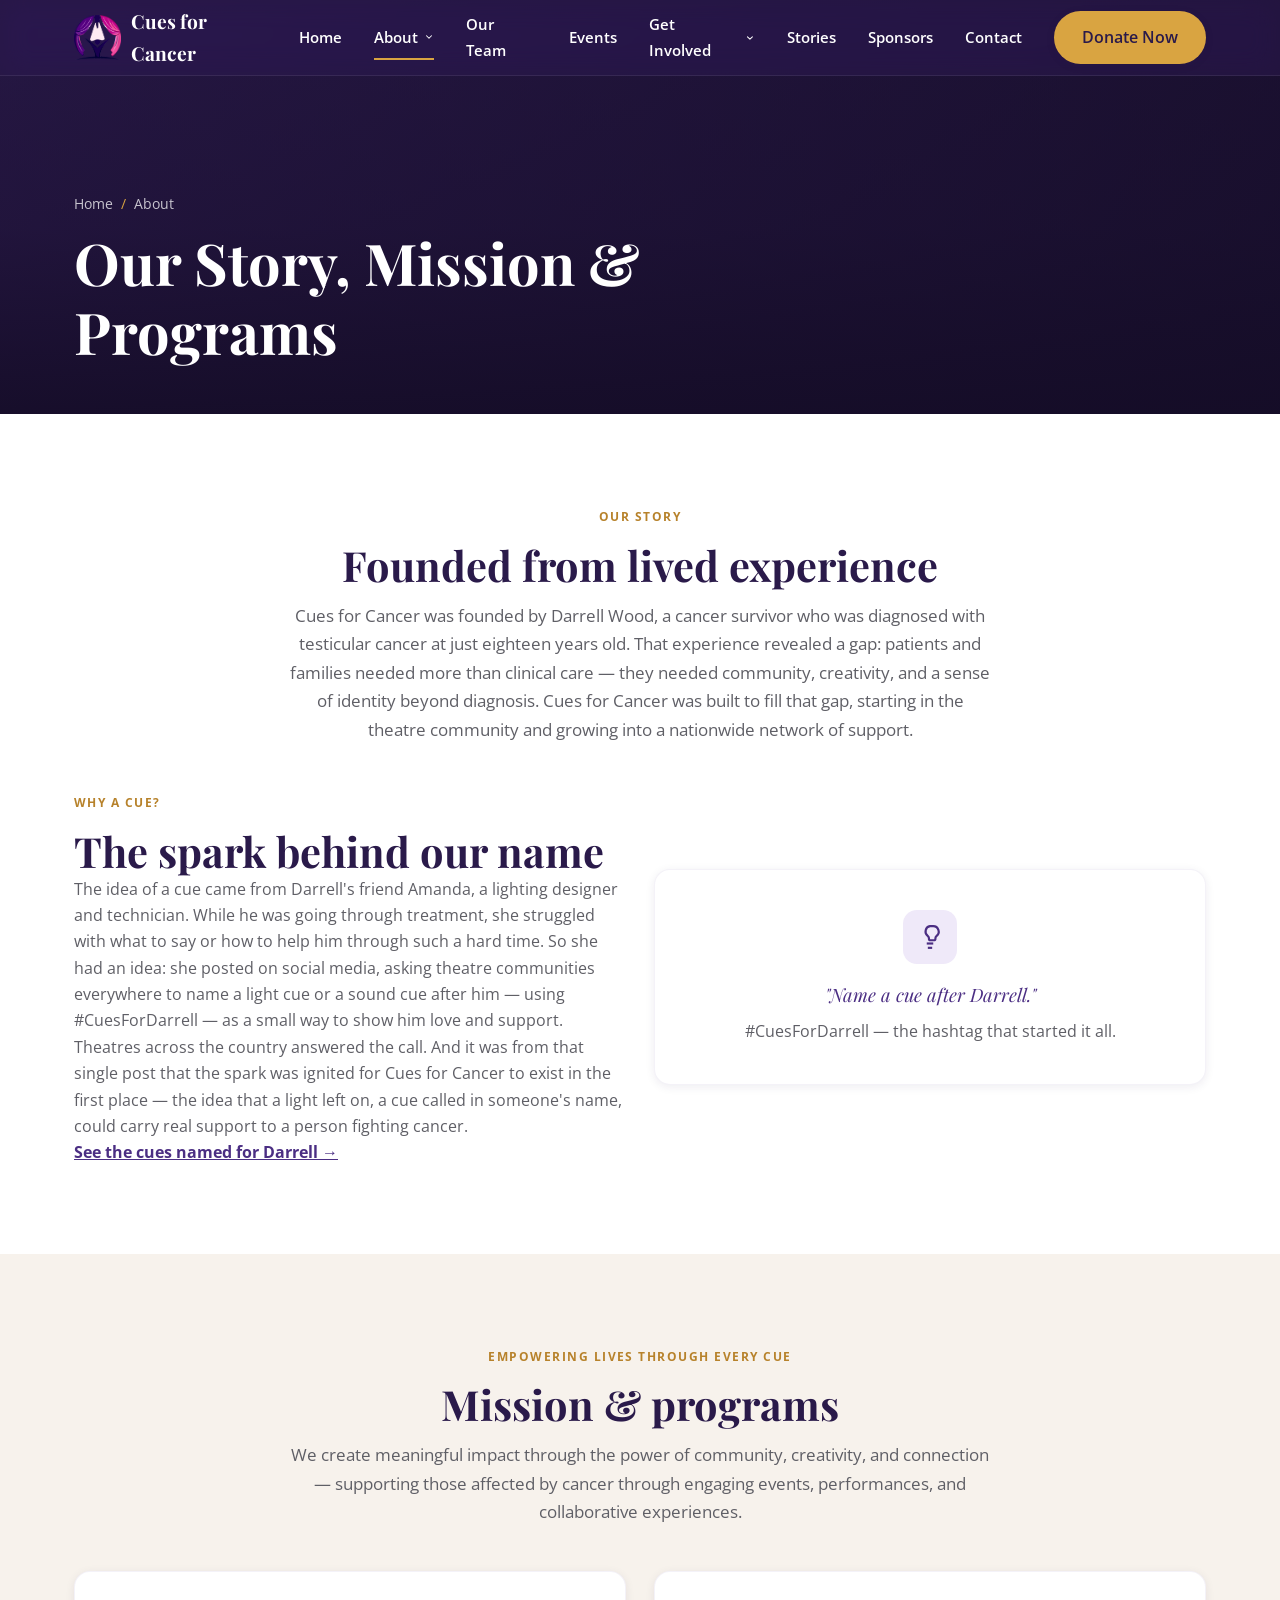
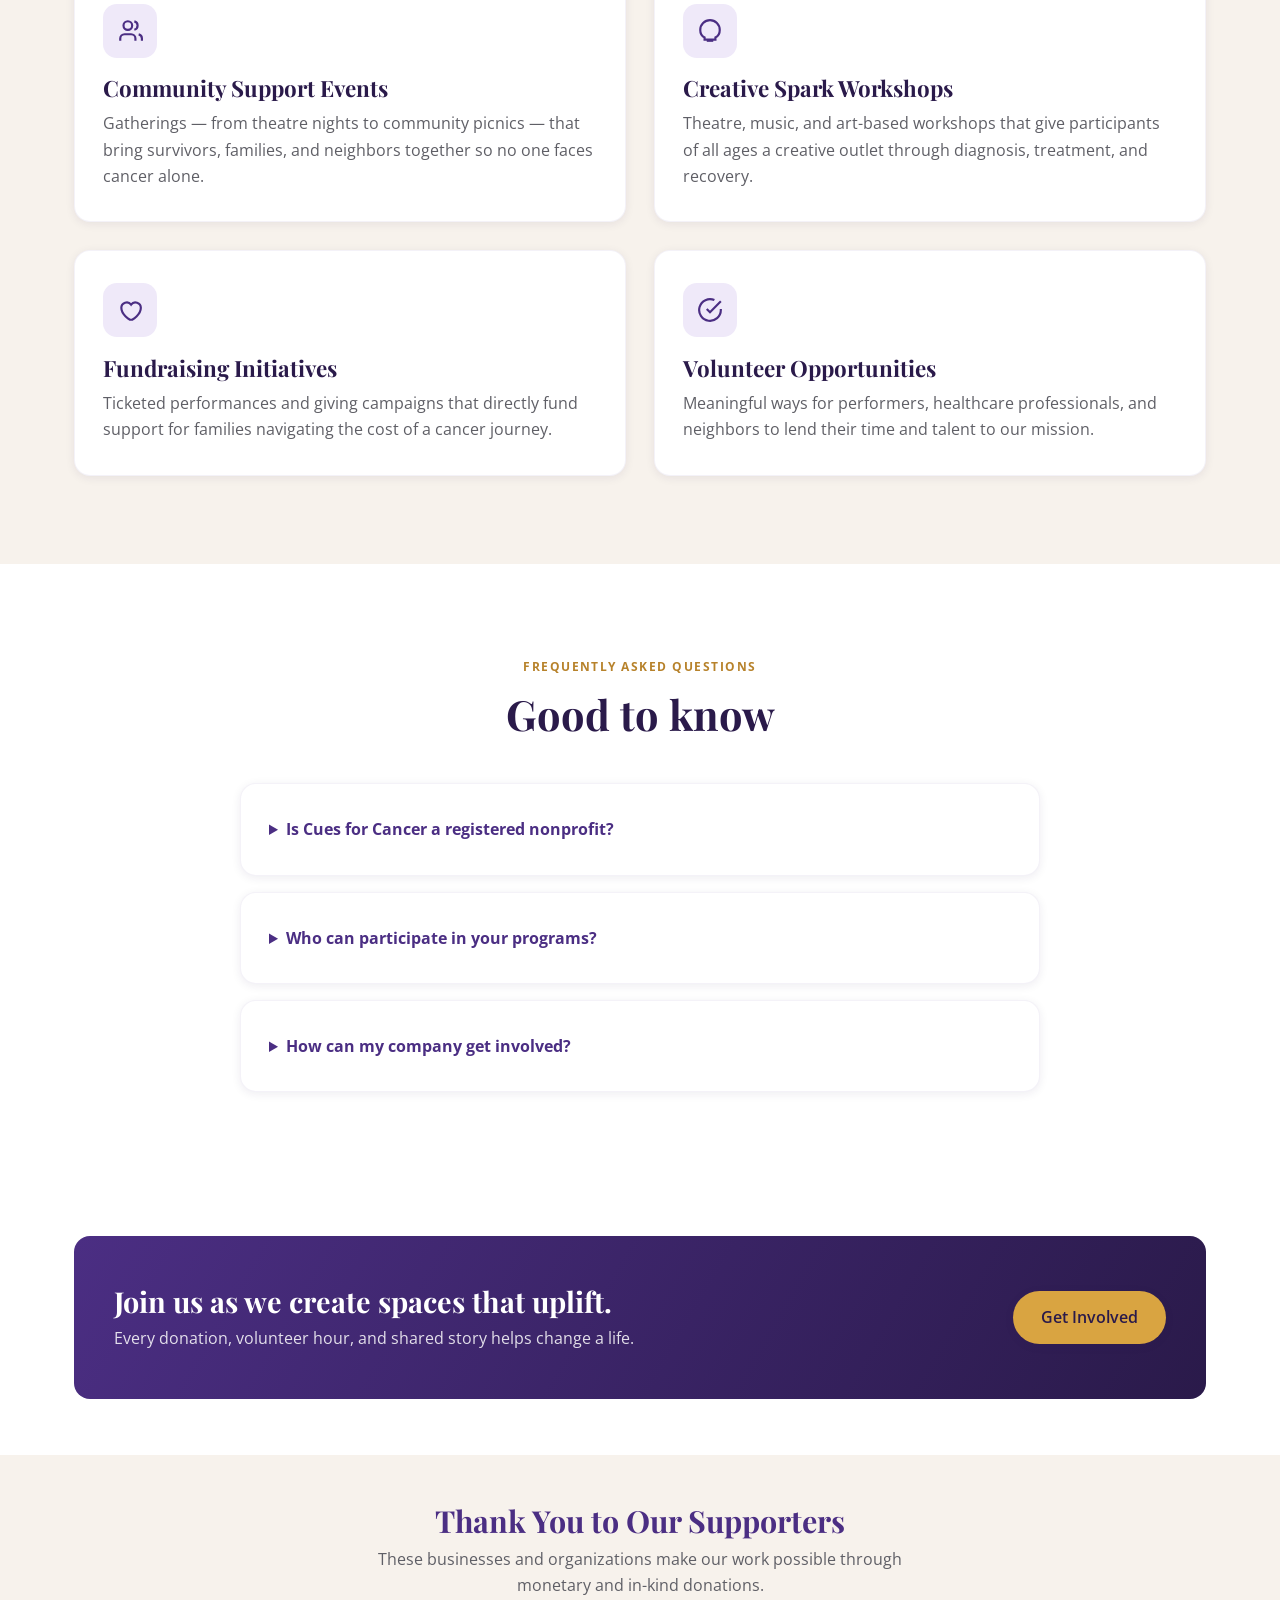
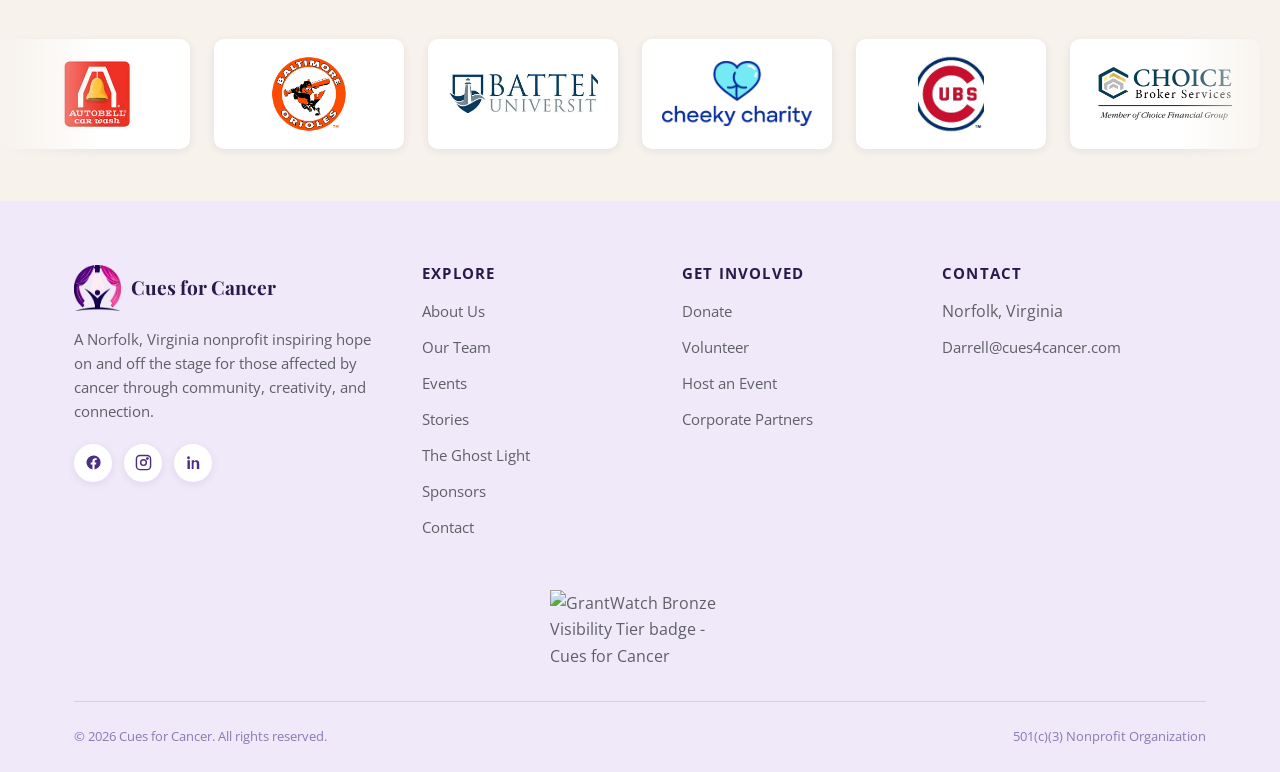
==== about.html @ 1a693294 "Add Google Analytics tag site-wide Installs the gtag.js snippet in <head> on every page for traffic " ====
<!DOCTYPE html>
<html lang="en">
<head>
<meta charset="UTF-8" />
<meta name="viewport" content="width=device-width, initial-scale=1.0" />
<meta name="description" content="Learn about Cues for Cancer's story, mission, and programs supporting individuals and families affected by cancer." />
<title>About Us — Cues for Cancer</title>
<link rel="icon" type="image/png" href="favicon.png" />
<link rel="stylesheet" href="style.css" />
<link rel="preconnect" href="https://fonts.googleapis.com" />
<link rel="preconnect" href="https://fonts.gstatic.com" crossorigin />
<link href="https://fonts.googleapis.com/css2?family=Open+Sans:wght@400;600;700&family=Playfair+Display:wght@600;700&display=swap" rel="stylesheet" />
<!-- Google tag (gtag.js) -->
<script async src="https://www.googletagmanager.com/gtag/js?id=G-JGRPEL0VJJ"></script>
<script>
  window.dataLayer = window.dataLayer || [];
  function gtag(){dataLayer.push(arguments);}
  gtag('js', new Date());

  gtag('config', 'G-JGRPEL0VJJ');
</script>
</head>
<body>

<header class="site-header">
  <div class="nav-inner">
    <a href="index.html" class="brand">
      <img src="logo-icon.png" alt="Cues for Cancer logo" class="brand-mark" />
      <span class="brand-text">Cues for Cancer</span>
    </a>
    <nav class="nav-links" id="nav-links">
      <a href="index.html" class="nav-link">Home</a>
      <div class="has-dropdown">
        <a href="about.html" class="nav-link is-active">About
          <svg class="chevron" viewBox="0 0 24 24" fill="none" stroke="currentColor" stroke-width="2.5" stroke-linecap="round" stroke-linejoin="round"><path d="M6 9l6 6 6-6"/></svg>
        </a>
        <div class="dropdown">
          <a href="about.html#story"><strong>Our Story</strong><span>How Cues for Cancer began</span></a>
          <a href="about.html#programs"><strong>Mission &amp; Programs</strong><span>What we do and why</span></a>
          <a href="ghost-light.html"><strong>The Ghost Light</strong><span>A light for every name</span></a>
          <a href="about.html#faq"><strong>FAQ</strong><span>Common questions answered</span></a>
        </div>
      </div>
      <a href="team.html" class="nav-link">Our Team</a>
      <a href="events.html" class="nav-link">Events</a>
      <div class="has-dropdown">
        <a href="get-involved.html" class="nav-link">Get Involved
          <svg class="chevron" viewBox="0 0 24 24" fill="none" stroke="currentColor" stroke-width="2.5" stroke-linecap="round" stroke-linejoin="round"><path d="M6 9l6 6 6-6"/></svg>
        </a>
        <div class="dropdown">
          <a href="https://fundraising.fracturedatlas.org/cues-for-cancer-inspiring-hope-onstage-and-off" target="_blank" rel="noopener"><strong>Donate</strong><span>Fuel a program or event</span></a>
          <a href="get-involved.html#volunteer"><strong>Volunteer</strong><span>Share your time and talent</span></a>
          <a href="get-involved.html#events"><strong>Host an Event</strong><span>Bring Cues for Cancer to your stage</span></a>
          <a href="get-involved.html#partners"><strong>Corporate Partners</strong><span>Sponsor our mission</span></a>
        </div>
      </div>
      <a href="index.html#stories" class="nav-link">Stories</a>
      <a href="sponsors.html" class="nav-link">Sponsors</a>
      <a href="contact.html" class="nav-link">Contact</a>
      <div class="nav-cta"><a href="https://fundraising.fracturedatlas.org/cues-for-cancer-inspiring-hope-onstage-and-off" target="_blank" rel="noopener" class="btn btn-primary">Donate Now</a></div>
    </nav>
    <button class="nav-toggle" id="nav-toggle" aria-label="Toggle menu" aria-expanded="false"><span></span><span></span><span></span></button>
  </div>
</header>

<section class="hero hero--sub">
  <video class="hero-media" autoplay muted loop playsinline poster="about-poster.jpg">
    <source src="hero.mp4" type="video/mp4" />
  </video>
  <div class="hero-overlay"></div>
  <div class="hero-content container">
    <div class="breadcrumb"><a href="index.html">Home</a> <span>/</span> About</div>
    <h1>Our Story, Mission &amp; Programs</h1>
  </div>
</section>

<section class="section" id="story">
  <div class="container">
    <div class="section-head reveal">
      <span class="eyebrow">Our Story</span>
      <h2>Founded from lived experience</h2>
      <p>Cues for Cancer was founded by Darrell Wood, a cancer survivor who was diagnosed with testicular cancer at just eighteen years old. That experience revealed a gap: patients and families needed more than clinical care — they needed community, creativity, and a sense of identity beyond diagnosis. Cues for Cancer was built to fill that gap, starting in the theatre community and growing into a nationwide network of support.</p>
    </div>
    <div class="grid grid--2" style="align-items:center;margin-top:2rem;">
      <div class="reveal">
        <span class="eyebrow">Why a Cue?</span>
        <h2>The spark behind our name</h2>
        <p>The idea of a cue came from Darrell's friend Amanda, a lighting designer and technician. While he was going through treatment, she struggled with what to say or how to help him through such a hard time. So she had an idea: she posted on social media, asking theatre communities everywhere to name a light cue or a sound cue after him — using #CuesForDarrell — as a small way to show him love and support.</p>
        <p>Theatres across the country answered the call. And it was from that single post that the spark was ignited for Cues for Cancer to exist in the first place — the idea that a light left on, a cue called in someone's name, could carry real support to a person fighting cancer.</p>
        <p><a href="/honoree/darrell" style="color:var(--purple-700);font-weight:700;text-decoration:underline;">See the cues named for Darrell &rarr;</a></p>
      </div>
      <div class="card reveal" style="text-align:center;padding:2.5rem 1.5rem;">
        <div class="card-icon" style="margin:0 auto 1rem;">
          <svg viewBox="0 0 24 24" fill="none" stroke="currentColor" stroke-width="2"><path d="M9 18h6"/><path d="M10 22h4"/><path d="M15 2a5 5 0 0 1 3.14 8.9c-.63.5-1.14 1.24-1.14 2.1v.5a1.5 1.5 0 0 1-1.5 1.5h-3a1.5 1.5 0 0 1-1.5-1.5V13c0-.86-.51-1.6-1.14-2.1A5 5 0 0 1 12 2z"/></svg>
        </div>
        <p style="font-family:var(--ff-head);font-size:1.15rem;color:var(--purple-700);font-style:italic;">"Name a cue after Darrell."</p>
        <p style="color:var(--gray-700);margin-top:.5rem;">#CuesForDarrell — the hashtag that started it all.</p>
      </div>
    </div>
  </div>
</section>

<section class="section section--cream" id="programs">
  <div class="container">
    <div class="section-head reveal">
      <span class="eyebrow">Empowering Lives Through Every Cue</span>
      <h2>Mission &amp; programs</h2>
      <p>We create meaningful impact through the power of community, creativity, and connection — supporting those affected by cancer through engaging events, performances, and collaborative experiences.</p>
    </div>
    <div class="grid grid--2">
      <div class="card reveal">
        <div class="card-icon">
          <svg viewBox="0 0 24 24" fill="none" stroke="currentColor" stroke-width="2"><path d="M17 21v-2a4 4 0 0 0-4-4H7a4 4 0 0 0-4 4v2"/><circle cx="10" cy="7" r="4"/><path d="M23 21v-2a4 4 0 0 0-3-3.87M16 3.13a4 4 0 0 1 0 7.75"/></svg>
        </div>
        <h3>Community Support Events</h3>
        <p>Gatherings — from theatre nights to community picnics — that bring survivors, families, and neighbors together so no one faces cancer alone.</p>
      </div>
      <div class="card reveal">
        <div class="card-icon">
          <svg viewBox="0 0 24 24" fill="none" stroke="currentColor" stroke-width="2"><path d="M12 2a9 9 0 0 0-9 9c0 3.5 2 6 4 7v2h10v-2c2-1 4-3.5 4-7a9 9 0 0 0-9-9z"/><path d="M9 21h6"/></svg>
        </div>
        <h3>Creative Spark Workshops</h3>
        <p>Theatre, music, and art-based workshops that give participants of all ages a creative outlet through diagnosis, treatment, and recovery.</p>
      </div>
      <div class="card reveal">
        <div class="card-icon">
          <svg viewBox="0 0 24 24" fill="none" stroke="currentColor" stroke-width="2"><path d="M12 21s-8-4.5-8-11a5 5 0 0 1 9-3 5 5 0 0 1 9 3c0 6.5-8 11-8 11z"/></svg>
        </div>
        <h3>Fundraising Initiatives</h3>
        <p>Ticketed performances and giving campaigns that directly fund support for families navigating the cost of a cancer journey.</p>
      </div>
      <div class="card reveal">
        <div class="card-icon">
          <svg viewBox="0 0 24 24" fill="none" stroke="currentColor" stroke-width="2"><path d="M22 11.08V12a10 10 0 1 1-5.93-9.14"/><path d="M22 4L12 14.01l-3-3"/></svg>
        </div>
        <h3>Volunteer Opportunities</h3>
        <p>Meaningful ways for performers, healthcare professionals, and neighbors to lend their time and talent to our mission.</p>
      </div>
    </div>
  </div>
</section>

<section class="section" id="faq">
  <div class="container">
    <div class="section-head reveal">
      <span class="eyebrow">Frequently Asked Questions</span>
      <h2>Good to know</h2>
    </div>
    <div class="grid" style="max-width:800px;margin-inline:auto;gap:1rem;">
      <details class="card reveal">
        <summary style="cursor:pointer;font-weight:700;color:var(--purple-700);">Is Cues for Cancer a registered nonprofit?</summary>
        <p style="margin-top:.75rem;">Yes — Cues for Cancer is a 501(c)(3) nonprofit organization based in Norfolk, Virginia.</p>
      </details>
      <details class="card reveal">
        <summary style="cursor:pointer;font-weight:700;color:var(--purple-700);">Who can participate in your programs?</summary>
        <p style="margin-top:.75rem;">Our events and workshops are open to individuals and families affected by cancer, regardless of where they are in their journey, from anywhere in the country.</p>
      </details>
      <details class="card reveal">
        <summary style="cursor:pointer;font-weight:700;color:var(--purple-700);">How can my company get involved?</summary>
        <p style="margin-top:.75rem;">We partner with businesses through sponsorships, in-kind support, and co-hosted events. Visit our <a href="get-involved.html#partners" style="color:var(--purple-700);text-decoration:underline;">Corporate Partners</a> page to learn more.</p>
      </details>
    </div>
  </div>
</section>

<section class="section section--tight">
  <div class="container">
    <div class="cta-banner reveal">
      <div>
        <h2>Join us as we create spaces that uplift.</h2>
        <p>Every donation, volunteer hour, and shared story helps change a life.</p>
      </div>
      <a href="get-involved.html" class="btn btn-primary">Get Involved</a>
    </div>
  </div>
</section>

<footer class="site-footer">
  <div class="container">
    <div class="footer-grid">
      <div class="footer-brand">
        <span class="brand"><img src="logo-icon.png" alt="Cues for Cancer logo" class="brand-mark" /><span class="brand-text">Cues for Cancer</span></span>
        <p class="footer-desc">A Norfolk, Virginia nonprofit inspiring hope on and off the stage for those affected by cancer through community, creativity, and connection.</p>
        <div class="social-row">
          <a href="https://www.facebook.com/share/g/1FNCP6JNWV/?mibextid=wwXIfr" target="_blank" rel="noopener" aria-label="Facebook"><svg viewBox="0 0 24 24" fill="currentColor"><path d="M22 12a10 10 0 1 0-11.5 9.9v-7H8v-2.9h2.5V9.8c0-2.5 1.5-3.9 3.8-3.9 1.1 0 2.2.2 2.2.2v2.4h-1.2c-1.2 0-1.6.8-1.6 1.6v1.9H16l-.4 2.9h-2.1v7A10 10 0 0 0 22 12z"/></svg></a>
          <a href="https://www.instagram.com/cues.for.cancer?igsh=cW1pazM3dW5zMWZ4&utm_source=qr" target="_blank" rel="noopener" aria-label="Instagram"><svg viewBox="0 0 24 24" fill="none" stroke="currentColor" stroke-width="2"><rect x="2" y="2" width="20" height="20" rx="5"/><circle cx="12" cy="12" r="4"/><circle cx="17.5" cy="6.5" r="1"/></svg></a>
          <a href="https://www.linkedin.com/company/cuesforcancer/" target="_blank" rel="noopener" aria-label="LinkedIn"><svg viewBox="0 0 24 24" fill="currentColor"><path d="M6.94 5A2 2 0 1 1 3 5a2 2 0 0 1 3.94 0zM3.5 8.75h3.4V21H3.5V8.75zM9.5 8.75h3.26v1.68h.05c.45-.86 1.56-1.77 3.22-1.77 3.44 0 4.07 2.27 4.07 5.22V21h-3.4v-6.42c0-1.53-.03-3.5-2.13-3.5-2.14 0-2.47 1.67-2.47 3.39V21H9.5V8.75z"/></svg></a>
        </div>
      </div>
      <div>
        <h4>Explore</h4>
        <ul>
          <li><a href="about.html">About Us</a></li>
          <li><a href="team.html">Our Team</a></li>

          <li><a href="events.html">Events</a></li>
          <li><a href="index.html#stories">Stories</a></li>
          <li><a href="ghost-light.html">The Ghost Light</a></li>
          <li><a href="sponsors.html">Sponsors</a></li>
          <li><a href="contact.html">Contact</a></li>
        </ul>
      </div>
      <div>
        <h4>Get Involved</h4>
        <ul>
          <li><a href="https://fundraising.fracturedatlas.org/cues-for-cancer-inspiring-hope-onstage-and-off" target="_blank" rel="noopener">Donate</a></li>
          <li><a href="get-involved.html#volunteer">Volunteer</a></li>
          <li><a href="get-involved.html#events">Host an Event</a></li>
          <li><a href="get-involved.html#partners">Corporate Partners</a></li>
        </ul>
      </div>
      <div>
        <h4>Contact</h4>
        <ul>
          <li>Norfolk, Virginia</li>
          <li><a href="mailto:Darrell@cues4cancer.com">Darrell@cues4cancer.com</a></li>
        </ul>
      </div>
    </div>
    <div class="footer-badges">
      <a href="https://www.grantwatch.com/foundation/2436597/" target="_blank" rel="noopener" data-grantwatch-badge="2436597"><img src="https://www.grantwatch.com/badge.php?tier=bronze&unique_id=2436597" alt="GrantWatch Bronze Visibility Tier badge - Cues for Cancer" width="180" style="max-width:100%;height:auto;border:0;"></a>
    </div>
    <div class="footer-bottom">
      <span>&copy; 2026 Cues for Cancer. All rights reserved.</span>
      <span>501(c)(3) Nonprofit Organization</span>
    </div>
  </div>
</footer>

<div class="popup" id="popup" role="dialog" aria-modal="true" aria-labelledby="popup-title">
  <div class="popup-content">
    <button id="popup-close" aria-label="Close">
      <svg viewBox="0 0 24 24" width="18" height="18" fill="none" stroke="currentColor" stroke-width="2"><path d="M18 6L6 18M6 6l12 12"/></svg>
    </button>
    <div class="card-icon" style="margin:0 auto 1rem;">
      <svg viewBox="0 0 24 24" fill="none" stroke="currentColor" stroke-width="2"><path d="M4 4h16v16H4z"/><path d="M22 6l-10 7L2 6"/></svg>
    </div>
    <h3 id="popup-title">Stay in the loop</h3>
    <p style="margin:.5rem 0 1.25rem;">Join our mailing list for stories, upcoming events, and ways to help.</p>
    <form id="popup-form">
      <input type="email" id="popup-email" placeholder="Enter your email" required />
      <button type="submit" class="btn btn-primary btn-block">Subscribe</button>
    </form>
  </div>
</div>

<script src="main.js"></script>
</body>
</html>
---- style.css ----
/* ==========================================================================
   Cues for Cancer Inc. — Modern site stylesheet
   ========================================================================== */

/* --- Reset --- */
*, *::before, *::after { box-sizing: border-box; margin: 0; padding: 0; }
html { scroll-behavior: smooth; }
img, video { max-width: 100%; display: block; }
button { font: inherit; cursor: pointer; border: none; background: none; }
a { color: inherit; text-decoration: none; }
ul { list-style: none; }

/* --- Design tokens --- */
:root {
  --purple-900: #2a1a4a;
  --purple-700: #4B2E83;
  --purple-500: #7c5cc9;
  --purple-100: #efe9f9;
  --gold: #d9a441;
  --gold-dark: #b7822b;
  --cream: #f7f2ec;
  --white: #ffffff;
  --ink: #1a1a1a;
  --gray-700: #5f5f66;
  --gray-300: #d8d5df;
  --shadow-sm: 0 2px 10px rgba(42, 26, 74, 0.08);
  --shadow-md: 0 10px 30px rgba(42, 26, 74, 0.14);
  --shadow-lg: 0 20px 60px rgba(42, 26, 74, 0.22);
  --radius: 16px;
  --radius-sm: 10px;
  --container: 1180px;
  --nav-h: 76px;
  --ff-head: 'Playfair Display', serif;
  --ff-body: 'Open Sans', sans-serif;
  --ease: cubic-bezier(.4, 0, .2, 1);
}

body {
  font-family: var(--ff-body);
  color: var(--ink);
  background: var(--white);
  line-height: 1.65;
  -webkit-font-smoothing: antialiased;
}

h1, h2, h3, h4 { font-family: var(--ff-head); color: var(--purple-900); line-height: 1.2; }
h1 { font-size: clamp(2.4rem, 5vw, 3.6rem); }
h2 { font-size: clamp(1.9rem, 3.6vw, 2.6rem); }
h3 { font-size: 1.4rem; }
p { color: var(--gray-700); }

.container { max-width: var(--container); margin-inline: auto; padding-inline: 1.5rem; }
.section { padding: 5.5rem 0; }
.section--tight { padding: 3.5rem 0; }
.section--cream { background: var(--cream); }
.section--purple {
  background: linear-gradient(135deg, var(--purple-900), var(--purple-700));
  color: var(--white);
}
.section--purple h2, .section--purple h3, .section--purple p { color: var(--white); }

.eyebrow {
  display: inline-block;
  font-family: var(--ff-body);
  font-weight: 700;
  letter-spacing: .12em;
  text-transform: uppercase;
  font-size: .78rem;
  color: var(--gold-dark);
  margin-bottom: .75rem;
}
.section--purple .eyebrow { color: var(--gold); }

.section-head { max-width: 700px; margin: 0 auto 2.75rem; text-align: center; }
.section-head p { margin-top: .75rem; font-size: 1.08rem; }

/* --- Buttons --- */
.btn {
  display: inline-flex;
  align-items: center;
  gap: .5rem;
  padding: .85rem 1.75rem;
  border-radius: 999px;
  font-weight: 600;
  font-size: .98rem;
  transition: transform .25s var(--ease), box-shadow .25s var(--ease), background .25s var(--ease);
  white-space: nowrap;
}
.btn:hover { transform: translateY(-2px); }
.btn:active { transform: translateY(0); }
.btn-primary { background: var(--gold); color: var(--purple-900); box-shadow: var(--shadow-sm); }
.btn-primary:hover { background: var(--gold-dark); box-shadow: var(--shadow-md); }
.btn-outline { background: transparent; color: var(--white); border: 2px solid rgba(255,255,255,.65); }
.btn-outline:hover { background: rgba(255,255,255,.12); border-color: var(--white); }
.btn-ghost { background: var(--purple-100); color: var(--purple-700); }
.btn-ghost:hover { background: var(--purple-700); color: var(--white); }
.btn-block { width: 100%; justify-content: center; }

/* ==========================================================================
   Navigation
   ========================================================================== */
.site-header {
  position: fixed;
  inset: 0 0 auto 0;
  z-index: 1000;
  height: var(--nav-h);
  display: flex;
  align-items: center;
  background: rgba(42, 26, 74, .55);
  backdrop-filter: blur(14px) saturate(140%);
  -webkit-backdrop-filter: blur(14px) saturate(140%);
  border-bottom: 1px solid rgba(255,255,255,.08);
  transition: background .3s var(--ease), box-shadow .3s var(--ease);
}
.site-header.is-scrolled {
  background: rgba(255,255,255,.92);
  box-shadow: var(--shadow-sm);
  border-bottom-color: transparent;
}
.site-header.is-scrolled .brand-text,
.site-header.is-scrolled .nav-link { color: var(--purple-900); }

.nav-inner {
  width: 100%;
  max-width: var(--container);
  margin-inline: auto;
  padding-inline: 1.5rem;
  display: flex;
  align-items: center;
  justify-content: space-between;
  gap: 1.5rem;
}

.brand { display: flex; align-items: center; gap: .65rem; font-weight: 700; }
.brand-mark {
  height: 46px; width: auto;
  flex-shrink: 0;
  object-fit: contain;
}
.brand-text { color: var(--white); font-family: var(--ff-head); font-size: 1.2rem; transition: color .3s var(--ease); }

.nav-links {
  display: flex;
  align-items: center;
  gap: 2rem;
}
.nav-link {
  color: var(--white);
  font-weight: 600;
  font-size: .95rem;
  padding: .5rem 0;
  position: relative;
  transition: color .3s var(--ease);
  display: inline-flex;
  align-items: center;
  gap: .35rem;
}
.nav-link::after {
  content: '';
  position: absolute;
  left: 0; bottom: -2px;
  width: 0; height: 2px;
  background: var(--gold);
  transition: width .25s var(--ease);
}
.nav-link:hover::after, .nav-link.is-active::after { width: 100%; }
.nav-link .chevron { width: 10px; height: 10px; transition: transform .25s var(--ease); }

.has-dropdown { position: relative; }
.dropdown {
  position: absolute;
  top: calc(100% + 14px);
  left: 50%;
  transform: translateX(-50%) translateY(8px);
  min-width: 240px;
  background: var(--white);
  border-radius: var(--radius-sm);
  box-shadow: var(--shadow-lg);
  padding: .6rem;
  opacity: 0;
  visibility: hidden;
  transition: opacity .22s var(--ease), transform .22s var(--ease), visibility .22s;
  z-index: 50;
}
.has-dropdown:hover .dropdown,
.has-dropdown:focus-within .dropdown {
  opacity: 1;
  visibility: visible;
  transform: translateX(-50%) translateY(0);
}
.has-dropdown:hover .chevron,
.has-dropdown:focus-within .chevron { transform: rotate(180deg); }
.dropdown::before {
  content: '';
  position: absolute;
  top: -6px; left: 50%;
  width: 12px; height: 12px;
  background: var(--white);
  transform: translateX(-50%) rotate(45deg);
  border-radius: 2px;
}
.dropdown a {
  display: flex;
  flex-direction: column;
  gap: .1rem;
  padding: .65rem .85rem;
  border-radius: 8px;
  color: var(--ink);
  transition: background .2s var(--ease);
}
.dropdown a:hover { background: var(--purple-100); }
.dropdown a strong { font-size: .92rem; color: var(--purple-700); }
.dropdown a span { font-size: .8rem; color: var(--gray-700); }

.nav-cta { flex-shrink: 0; }
.nav-toggle {
  display: none;
  flex-direction: column;
  gap: 5px;
  width: 30px;
  height: 22px;
  justify-content: center;
  z-index: 1100;
}
.nav-toggle span {
  height: 2px; width: 100%;
  background: var(--white);
  border-radius: 2px;
  transition: transform .3s var(--ease), opacity .3s var(--ease), background .3s var(--ease);
}
.site-header.is-scrolled .nav-toggle span { background: var(--purple-900); }
.nav-toggle.is-open span:nth-child(1) { transform: translateY(7px) rotate(45deg); }
.nav-toggle.is-open span:nth-child(2) { opacity: 0; }
.nav-toggle.is-open span:nth-child(3) { transform: translateY(-7px) rotate(-45deg); }

@media (max-width: 900px) {
  .nav-toggle { display: flex; }
  .nav-links {
    position: fixed;
    inset: 0 0 0 auto;
    width: min(340px, 82vw);
    height: 100vh;
    background: var(--purple-900);
    flex-direction: column;
    align-items: flex-start;
    justify-content: flex-start;
    padding: 6.5rem 1.75rem 2rem;
    gap: 0;
    transform: translateX(100%);
    transition: transform .35s var(--ease);
    overflow-y: auto;
  }
  .nav-links.is-open { transform: translateX(0); }
  .nav-links .nav-link { width: 100%; padding: .9rem 0; border-bottom: 1px solid rgba(255,255,255,.1); color: var(--white) !important; }
  .site-header.is-scrolled .nav-links .nav-link { color: var(--white) !important; }
  .has-dropdown { width: 100%; background: var(--purple-900); }
  .dropdown {
    position: static;
    transform: none;
    opacity: 1;
    visibility: visible;
    max-height: 0;
    overflow: hidden;
    box-shadow: none;
    background: rgba(0, 0, 0, .2);
    border-radius: var(--radius-sm);
    padding: 0;
    width: 100%;
    transition: max-height .3s var(--ease), padding .3s var(--ease);
  }
  .dropdown::before { display: none; }
  .has-dropdown.is-open .dropdown { max-height: 400px; padding: .5rem .75rem .75rem; margin-bottom: .5rem; }
  .dropdown a strong, .dropdown a span { color: var(--white); }
  .dropdown a:hover { background: rgba(255,255,255,.08); }
  /* Desktop's hover/focus-within rules are more specific than the reset above,
     so tapping a link (which focuses it) would otherwise re-apply the
     absolute-dropdown transform here too — pin it back down on mobile. */
  .has-dropdown:hover .dropdown,
  .has-dropdown:focus-within .dropdown { transform: none; }
  .nav-cta { width: 100%; margin-top: 1.25rem; }
  .nav-cta .btn { width: 100%; justify-content: center; }
}

/* ==========================================================================
   Hero / video banner
   ========================================================================== */
.hero {
  position: relative;
  min-height: 100vh;
  display: flex;
  align-items: center;
  overflow: hidden;
  background: var(--purple-900);
}
.hero-media {
  position: absolute;
  inset: 0;
  width: 100%; height: 100%;
  object-fit: cover;
  z-index: 0;
}
.hero-overlay {
  position: absolute;
  inset: 0;
  background:
    linear-gradient(180deg, rgba(20,12,38,.55) 0%, rgba(20,12,38,.65) 55%, rgba(20,12,38,.92) 100%),
    linear-gradient(120deg, rgba(75,46,131,.55), rgba(0,0,0,.25));
  z-index: 1;
}
.hero-content {
  position: relative;
  z-index: 2;
  width: 100%;
  padding-top: var(--nav-h);
  text-align: center;
  color: var(--white);
}
.hero-logo { width: 100px; height: auto; margin: 0 auto 1.25rem; }
.hero-content .eyebrow { color: var(--gold); }
.hero-content h1 { color: var(--white); max-width: 900px; margin: 0 auto; }
.hero-content h1 em { font-style: italic; color: var(--gold); }
.hero-content .lede {
  max-width: 640px;
  margin: 1.25rem auto 2.25rem;
  font-size: 1.15rem;
  color: rgba(255,255,255,.88);
}
.hero-actions { display: flex; gap: 1rem; justify-content: center; flex-wrap: wrap; }
.hero-scroll {
  position: absolute;
  bottom: 2rem; left: 50%;
  transform: translateX(-50%);
  z-index: 2;
  color: rgba(255,255,255,.75);
  display: flex; flex-direction: column; align-items: center; gap: .5rem;
  font-size: .78rem;
  letter-spacing: .1em;
  text-transform: uppercase;
  animation: bob 2.4s ease-in-out infinite;
}
.hero-scroll .line { width: 1px; height: 26px; background: rgba(255,255,255,.5); }
@keyframes bob { 0%,100% { transform: translate(-50%, 0); } 50% { transform: translate(-50%, 8px); } }

.hero--sub {
  min-height: 46vh;
  align-items: flex-end;
  padding-bottom: 3rem;
}
.hero--sub .hero-content { text-align: left; padding-top: calc(var(--nav-h) + 2rem); }
.hero--sub h1 { margin: 0; max-width: 700px; }
.breadcrumb { display: flex; gap: .5rem; align-items: center; color: rgba(255,255,255,.75); font-size: .85rem; margin-bottom: .75rem; }
.breadcrumb span { color: var(--gold); }

/* ==========================================================================
   Stats strip
   ========================================================================== */
.stats {
  display: grid;
  grid-template-columns: repeat(2, 1fr);
  gap: 2rem;
  text-align: center;
}
.stat-num {
  font-family: var(--ff-head);
  font-size: clamp(2.2rem, 4vw, 3rem);
  color: var(--gold);
}
.stat-label { font-size: .9rem; letter-spacing: .04em; text-transform: uppercase; color: rgba(255,255,255,.8); }
@media (min-width: 700px) { .stats { grid-template-columns: repeat(4, 1fr); } }

/* ==========================================================================
   Cards: programs / stories
   ========================================================================== */
.grid {
  display: grid;
  gap: 1.75rem;
  grid-template-columns: 1fr;
}
@media (min-width: 640px) { .grid--2 { grid-template-columns: repeat(2, 1fr); } }
@media (min-width: 900px) {
  .grid--3 { grid-template-columns: repeat(3, 1fr); }
  .grid--4 { grid-template-columns: repeat(4, 1fr); }
}

.card {
  background: var(--white);
  border-radius: var(--radius);
  padding: 2rem 1.75rem;
  box-shadow: var(--shadow-sm);
  transition: transform .3s var(--ease), box-shadow .3s var(--ease);
  border: 1px solid rgba(75,46,131,.06);
}
.card:hover { transform: translateY(-6px); box-shadow: var(--shadow-md); }
.card-icon {
  width: 54px; height: 54px;
  border-radius: 14px;
  background: var(--purple-100);
  color: var(--purple-700);
  display: flex; align-items: center; justify-content: center;
  margin-bottom: 1.1rem;
}
.card-icon svg { width: 26px; height: 26px; }
.card h3 { margin-bottom: .5rem; }

.story-card {
  background: var(--cream);
  border-radius: var(--radius);
  padding: 2rem;
  border-left: 4px solid var(--gold);
  position: relative;
}
.story-quote { font-size: 2.4rem; font-family: var(--ff-head); color: var(--purple-500); line-height: 0; position: relative; top: 12px; }
.story-card p { color: var(--ink); font-style: italic; margin-bottom: 1rem; }
.story-author { font-weight: 700; color: var(--purple-700); font-style: normal; font-size: .92rem; }
.story-author-title { display: block; font-weight: 600; color: var(--gray-700); font-style: normal; font-size: .8rem; margin-top: .15rem; }

/* ==========================================================================
   Team
   ========================================================================== */
.team-grid {
  display: grid;
  gap: 1.75rem;
  grid-template-columns: 1fr;
}
@media (min-width: 640px) { .team-grid { grid-template-columns: repeat(2, 1fr); } }
@media (min-width: 1000px) { .team-grid { grid-template-columns: repeat(3, 1fr); } }

.team-card {
  background: var(--white);
  border-radius: var(--radius);
  box-shadow: var(--shadow-sm);
  overflow: hidden;
  transition: box-shadow .3s var(--ease);
}
.team-card:hover { box-shadow: var(--shadow-md); }

.team-summary {
  display: flex;
  align-items: center;
  gap: 1.1rem;
  width: 100%;
  padding: 1.35rem 1.5rem;
  text-align: left;
}
.team-photo {
  width: 68px; height: 68px;
  border-radius: 50%;
  object-fit: cover;
  flex-shrink: 0;
  background: linear-gradient(135deg, var(--purple-500), var(--purple-700));
  color: var(--white);
  display: flex; align-items: center; justify-content: center;
  font-family: var(--ff-head);
  font-size: 1.3rem;
  border: 3px solid var(--purple-100);
}
.team-id { flex: 1; min-width: 0; }
.team-id .name { font-family: var(--ff-head); font-size: 1.12rem; color: var(--purple-900); }
.team-id .title { font-size: .85rem; color: var(--gold-dark); font-weight: 600; }
.team-toggle-icon {
  width: 34px; height: 34px;
  border-radius: 50%;
  background: var(--purple-100);
  color: var(--purple-700);
  display: flex; align-items: center; justify-content: center;
  flex-shrink: 0;
  transition: transform .3s var(--ease), background .3s var(--ease);
}
.team-toggle-icon svg { width: 16px; height: 16px; }

.team-bio {
  max-height: 0;
  overflow: hidden;
  transition: max-height .4s var(--ease), padding .4s var(--ease);
  padding: 0 1.5rem;
}
.team-bio-inner { padding-bottom: 1.5rem; border-top: 1px solid var(--gray-300); padding-top: 1.1rem; }
.team-bio-inner p { font-size: .93rem; }
.team-bio-inner p + p { margin-top: .6rem; }

.team-card.is-open .team-toggle-icon { transform: rotate(45deg); background: var(--gold); color: var(--purple-900); }
.team-card.is-open .team-bio { max-height: 600px; }

/* ==========================================================================
   Get Involved
   ========================================================================== */
.involve-card {
  background: var(--white);
  border-radius: var(--radius);
  padding: 2.25rem;
  box-shadow: var(--shadow-sm);
  text-align: center;
  display: flex;
  flex-direction: column;
  align-items: center;
  gap: 1rem;
  transition: transform .3s var(--ease), box-shadow .3s var(--ease);
}
.involve-card:hover { transform: translateY(-6px); box-shadow: var(--shadow-md); }
.involve-card .card-icon { margin-bottom: 0; }

/* ==========================================================================
   Forms
   ========================================================================== */
.form-grid { display: grid; gap: 1.1rem; max-width: 640px; margin-inline: auto; }
label { font-weight: 600; font-size: .88rem; color: var(--purple-900); display: block; margin-bottom: .35rem; }
input, textarea, select {
  width: 100%;
  padding: .85rem 1rem;
  border: 1px solid var(--gray-300);
  border-radius: var(--radius-sm);
  font-family: var(--ff-body);
  font-size: .96rem;
  background: var(--white);
  transition: border-color .2s var(--ease), box-shadow .2s var(--ease);
}
input:focus, textarea:focus, select:focus {
  outline: none;
  border-color: var(--purple-500);
  box-shadow: 0 0 0 4px var(--purple-100);
}
textarea { resize: vertical; min-height: 140px; }
.field-row { display: grid; gap: 1.1rem; }
@media (min-width: 640px) { .field-row--2 { grid-template-columns: repeat(2, 1fr); } }

/* ==========================================================================
   Newsletter popup
   ========================================================================== */
.popup {
  position: fixed;
  inset: 0;
  display: none;
  align-items: center;
  justify-content: center;
  background: rgba(20, 12, 38, .68);
  backdrop-filter: blur(3px);
  z-index: 2000;
  padding: 1.5rem;
}
.popup.is-visible { display: flex; }
.popup-content {
  background: var(--white);
  padding: 2.5rem 2.25rem;
  border-radius: var(--radius);
  max-width: 420px;
  width: 100%;
  text-align: center;
  box-shadow: var(--shadow-lg);
  position: relative;
  animation: pop-in .3s var(--ease);
}
@keyframes pop-in { from { opacity: 0; transform: translateY(14px) scale(.97); } to { opacity: 1; transform: none; } }
.popup-content .card-icon { margin: 0 auto 1rem; }
.popup-content input { margin-bottom: 1rem; }
#popup-close {
  position: absolute;
  top: .9rem; right: .9rem;
  width: 32px; height: 32px;
  border-radius: 50%;
  display: flex; align-items: center; justify-content: center;
  color: var(--gray-700);
  transition: background .2s var(--ease);
}
#popup-close:hover { background: var(--purple-100); }

/* ==========================================================================
   Events / Calendar
   ========================================================================== */
.events-layout {
  display: grid;
  gap: 2rem;
  grid-template-columns: 1fr;
  align-items: start;
}
@media (min-width: 960px) { .events-layout { grid-template-columns: 1.4fr 1fr; } }

.calendar-card {
  background: var(--white);
  border-radius: var(--radius);
  box-shadow: var(--shadow-sm);
  padding: 1.75rem;
}
.events-toolbar {
  display: flex;
  align-items: center;
  justify-content: space-between;
  margin-bottom: 1.25rem;
}
.events-toolbar h3 { margin: 0; }
.cal-nav-btn {
  width: 36px; height: 36px;
  border-radius: 50%;
  background: var(--purple-100);
  color: var(--purple-700);
  display: flex; align-items: center; justify-content: center;
  transition: background .2s var(--ease), color .2s var(--ease);
}
.cal-nav-btn:hover { background: var(--purple-700); color: var(--white); }
.cal-nav-btn svg { width: 18px; height: 18px; }

.calendar-grid {
  display: grid;
  grid-template-columns: repeat(7, 1fr);
  gap: 4px;
}
.calendar-weekday {
  text-align: center;
  font-size: .72rem;
  font-weight: 700;
  letter-spacing: .06em;
  text-transform: uppercase;
  color: var(--gray-700);
  padding-bottom: .5rem;
}
.calendar-day {
  position: relative;
  aspect-ratio: 1 / 1;
  min-height: 44px;
  border-radius: 10px;
  display: flex;
  flex-direction: column;
  align-items: center;
  justify-content: center;
  gap: 3px;
  background: transparent;
  color: var(--ink);
  font-size: .88rem;
  cursor: default;
  transition: background .2s var(--ease), transform .2s var(--ease);
}
.calendar-day.is-other-month { color: var(--gray-300); }
.calendar-day.is-today { box-shadow: inset 0 0 0 2px var(--gold); font-weight: 700; }
.calendar-day.has-event {
  background: var(--purple-100);
  color: var(--purple-900);
  font-weight: 700;
  cursor: pointer;
}
.calendar-day.has-event:hover { background: var(--purple-700); color: var(--white); transform: translateY(-2px); }
.calendar-dots { display: flex; gap: 3px; height: 6px; }
.calendar-dot { width: 5px; height: 5px; border-radius: 50%; background: var(--gold-dark); }
.calendar-day.has-event:hover .calendar-dot { background: var(--gold); }

.agenda-card {
  background: var(--white);
  border-radius: var(--radius);
  box-shadow: var(--shadow-sm);
  padding: 1.75rem;
}
.agenda-list { display: flex; flex-direction: column; gap: .75rem; }
.agenda-item {
  display: flex;
  align-items: center;
  gap: 1rem;
  width: 100%;
  text-align: left;
  padding: .9rem;
  border-radius: var(--radius-sm);
  background: var(--cream);
  transition: background .2s var(--ease), transform .2s var(--ease);
}
.agenda-item:hover { background: var(--purple-100); transform: translateY(-2px); }
.agenda-date {
  flex-shrink: 0;
  width: 56px;
  text-align: center;
  background: var(--purple-700);
  color: var(--white);
  border-radius: 10px;
  padding: .4rem 0;
  line-height: 1.1;
}
.agenda-month { display: block; font-size: .68rem; font-weight: 700; letter-spacing: .05em; color: var(--gold); }
.agenda-day { display: block; font-family: var(--ff-head); font-size: 1.3rem; }
.agenda-info { flex: 1; min-width: 0; }
.agenda-title { display: block; font-weight: 700; color: var(--purple-900); font-size: .96rem; }
.agenda-sub { display: block; font-size: .82rem; color: var(--gray-700); margin-top: .15rem; }

.event-tag {
  flex-shrink: 0;
  font-size: .72rem;
  font-weight: 700;
  text-transform: uppercase;
  letter-spacing: .04em;
  padding: .3rem .65rem;
  border-radius: 999px;
  background: var(--purple-100);
  color: var(--purple-700);
}
.event-tag--gold { background: var(--gold); color: var(--purple-900); }

.event-card-head { display: flex; flex-direction: column; align-items: flex-start; gap: .6rem; margin-bottom: 1rem; }
.event-card-head h3 { margin: 0; }
.event-meta {
  display: flex;
  flex-wrap: wrap;
  gap: .5rem 1.25rem;
  font-size: .88rem;
  color: var(--gray-700);
  margin-bottom: 1.1rem;
  padding-bottom: 1.1rem;
  border-bottom: 1px solid var(--gray-300);
}
.event-desc p + p { margin-top: .6rem; }
.event-desc { margin-bottom: 1.5rem; }
.event-divider { border: none; border-top: 1px solid var(--gray-300); margin: 1.75rem 0; }

.event-modal-content {
  background: var(--white);
  padding: 2.25rem;
  border-radius: var(--radius);
  max-width: 560px;
  width: 100%;
  max-height: 85vh;
  overflow-y: auto;
  text-align: left;
  box-shadow: var(--shadow-lg);
  position: relative;
  animation: pop-in .3s var(--ease);
}

/* ==========================================================================
   Video embed
   ========================================================================== */
.video-embed {
  max-width: 860px;
  margin: 0 auto;
  border-radius: var(--radius);
  overflow: hidden;
  box-shadow: var(--shadow-lg);
  background: var(--ink);
}
.video-embed iframe { display: block; border: none; }
.video-caption { text-align: center; margin-top: 1rem; font-size: .92rem; color: var(--gray-700); }

/* ==========================================================================
   CTA banner
   ========================================================================== */
.cta-banner {
  border-radius: var(--radius);
  background: linear-gradient(120deg, var(--purple-700), var(--purple-900));
  color: var(--white);
  padding: 3rem 2.5rem;
  display: flex;
  flex-wrap: wrap;
  align-items: center;
  justify-content: space-between;
  gap: 1.5rem;
}
.cta-banner h2 { color: var(--white); margin: 0; font-size: 1.8rem; }
.cta-banner p { color: rgba(255,255,255,.85); margin-top: .35rem; }

/* ==========================================================================
   Footer
   ========================================================================== */
.site-footer {
  background: var(--purple-100);
  color: var(--gray-700);
  padding: 4rem 0 1.5rem;
}
.footer-grid {
  display: grid;
  gap: 2.5rem;
  grid-template-columns: 1fr;
}
@media (min-width: 800px) { .footer-grid { grid-template-columns: 1.4fr 1fr 1fr 1.2fr; } }
.footer-brand .brand-text { color: var(--purple-900); }
.footer-grid h4 { color: var(--purple-900); font-family: var(--ff-body); font-size: .92rem; text-transform: uppercase; letter-spacing: .08em; margin-bottom: 1rem; }
.footer-grid ul li { margin-bottom: .6rem; }
.footer-grid a { color: var(--gray-700); transition: color .2s var(--ease); font-size: .92rem; }
.footer-grid a:hover { color: var(--gold-dark); }
.footer-desc { margin-top: 1rem; font-size: .92rem; max-width: 320px; color: var(--gray-700); }
.social-row { display: flex; gap: .75rem; margin-top: 1.25rem; }
.social-row a {
  width: 38px; height: 38px;
  border-radius: 50%;
  background: var(--white);
  color: var(--purple-700);
  box-shadow: var(--shadow-sm);
  display: flex; align-items: center; justify-content: center;
  transition: background .2s var(--ease), color .2s var(--ease);
}
.social-row a:hover { background: var(--gold); color: var(--purple-900); }
.social-row svg { width: 17px; height: 17px; }
.footer-badges {
  display: flex;
  justify-content: center;
  margin-top: 2.5rem;
}
.footer-badges img { display: block; }
.footer-bottom {
  margin-top: 2rem;
  padding-top: 1.5rem;
  border-top: 1px solid rgba(75,46,131,.15);
  display: flex;
  flex-wrap: wrap;
  gap: 1rem;
  justify-content: space-between;
  font-size: .82rem;
  color: rgba(75,46,131,.6);
}

/* ==========================================================================
   Reveal-on-scroll utility
   ========================================================================== */
.reveal { opacity: 0; transform: translateY(24px); transition: opacity .7s var(--ease), transform .7s var(--ease); }
.reveal.is-visible { opacity: 1; transform: none; }

@media (prefers-reduced-motion: reduce) {
  .reveal { opacity: 1; transform: none; transition: none; }
  .hero-scroll { animation: none; }
  html { scroll-behavior: auto; }
}

/* Sponsors page */
.sponsor-grid {
  display: grid;
  gap: 2rem;
  grid-template-columns: repeat(auto-fit, minmax(220px, 280px));
  justify-content: center;
  justify-items: center;
}
.sponsor-card {
  display: flex;
  align-items: center;
  justify-content: center;
  width: 100%;
  max-width: 280px;
  aspect-ratio: 4 / 3;
  background: var(--white);
  border-radius: var(--radius);
  box-shadow: var(--shadow-sm);
  padding: 2rem;
  transition: transform .25s var(--ease), box-shadow .25s var(--ease);
}
.sponsor-card:hover, .sponsor-card:focus-visible {
  transform: translateY(-6px);
  box-shadow: var(--shadow-lg);
}
.sponsor-card img {
  max-width: 100%;
  max-height: 100%;
  object-fit: contain;
}

/* Event ticket-tier list */
.ticket-tiers { list-style: none; margin: .5rem 0 1rem; padding: 0; }
.ticket-tiers li {
  display: flex;
  justify-content: space-between;
  align-items: baseline;
  gap: 1rem;
  padding: .55rem 0;
  border-bottom: 1px solid var(--gray-300);
  font-size: .95rem;
}
.ticket-tiers li:first-child { padding-top: 0; }
.ticket-tiers li strong { color: var(--purple-700); white-space: nowrap; }

.event-flyer {
  width: 100%;
  border-radius: var(--radius-sm);
  margin-bottom: 1.25rem;
}

/* #CuesFor honoree cards on the Stories section */
.honoree-grid {
  display: grid;
  gap: 1.5rem;
  grid-template-columns: repeat(2, 1fr);
  max-width: 640px;
  margin: 2.5rem auto 0;
}
@media (min-width: 640px) { .honoree-grid { grid-template-columns: repeat(4, 1fr); } }
.honoree-card {
  display: block;
  text-align: center;
  background: var(--white);
  border-radius: var(--radius);
  padding: 1.5rem 1rem;
  box-shadow: var(--shadow-sm);
  transition: transform .25s var(--ease), box-shadow .25s var(--ease);
}
.honoree-card:hover, .honoree-card:focus-visible {
  transform: translateY(-6px);
  box-shadow: var(--shadow-lg);
}
.honoree-card-photo {
  width: 84px;
  height: 84px;
  border-radius: 50%;
  object-fit: cover;
  margin: 0 auto .85rem;
  background: var(--purple-100);
  display: flex;
  align-items: center;
  justify-content: center;
  color: var(--purple-700);
  font-family: var(--ff-head);
  font-size: 1.6rem;
}
.honoree-card-tag {
  display: block;
  font-weight: 700;
  color: var(--purple-700);
  font-size: .92rem;
}

/* Honoree profile page */
.honoree-profile {
  display: grid;
  gap: 2.5rem;
  align-items: start;
  max-width: 900px;
  margin: 0 auto;
}
@media (min-width: 700px) { .honoree-profile { grid-template-columns: 260px 1fr; } }
.honoree-photo {
  width: 100%;
  aspect-ratio: 1;
  object-fit: cover;
  border-radius: var(--radius);
  box-shadow: var(--shadow-md);
}
.honoree-story p + p { margin-top: 1rem; }
.honoree-cues { max-width: 900px; margin: 3.5rem auto 0; }
.honoree-cues h3 { margin-bottom: 1.5rem; }
.cues-grid { display: grid; gap: 1.25rem; }
@media (min-width: 700px) { .cues-grid { grid-template-columns: repeat(2, 1fr); } }
.cue-card {
  background: var(--cream);
  border-radius: var(--radius);
  padding: 1.5rem;
}
.cue-author { margin-top: 1rem; font-weight: 600; color: var(--purple-700); }
.cue-theater { display: block; font-weight: 400; color: var(--gray-700); font-size: .85rem; }

/* Admin dashboard */
.admin-body { background: var(--cream); }
.admin-main { padding: calc(var(--nav-h) + 3rem) 0 5rem; }
.admin-card {
  background: var(--white);
  border-radius: var(--radius);
  padding: 2rem;
  box-shadow: var(--shadow-sm);
  margin-bottom: 2rem;
}
.admin-status { font-size: .88rem; margin-top: .75rem; color: var(--purple-700); min-height: 1.2em; }
.admin-status.is-error { color: #b3261e; }
.admin-tabs { display: flex; flex-wrap: wrap; gap: .6rem; margin-bottom: 1.5rem; }
.admin-tab {
  padding: .55rem 1.1rem;
  border-radius: 999px;
  background: var(--white);
  border: 1px solid var(--gray-300);
  font-weight: 600;
  font-size: .88rem;
  color: var(--gray-700);
}
.admin-tab.is-active { background: var(--purple-700); color: var(--white); border-color: var(--purple-700); }
.admin-panel { display: none; }
.admin-panel.is-active { display: block; }
.admin-list { display: grid; gap: 1rem; }
.admin-list-item {
  background: var(--white);
  border-radius: var(--radius-sm);
  box-shadow: var(--shadow-sm);
  padding: 1.25rem 1.5rem;
  display: flex;
  justify-content: space-between;
  align-items: flex-start;
  gap: 1rem;
}
.admin-list-item p { margin-top: .4rem; color: var(--gray-700); font-size: .92rem; }
.admin-list-actions { display: flex; gap: .75rem; flex-shrink: 0; }
.admin-muted { color: var(--gray-700); font-weight: 400; font-size: .85rem; }
.admin-empty { color: var(--gray-700); font-style: italic; }
.btn-link { font-weight: 600; font-size: .85rem; color: var(--purple-700); text-decoration: underline; }
.btn-link.is-danger { color: #b3261e; }
.admin-photo-preview { width: 96px; height: 96px; object-fit: cover; border-radius: var(--radius-sm); margin-top: .6rem; }

.transparency-note {
  max-width: 720px;
  margin: 3rem auto 0;
  padding: 1.25rem 1.5rem;
  text-align: center;
  font-size: .9rem;
  color: var(--gray-700);
  background: var(--cream);
  border-radius: var(--radius-sm);
}

/* Sponsorship tier cards (Curtain Call for Hope) */
.tier-grid {
  display: grid;
  gap: 1.5rem;
  grid-template-columns: 1fr;
  margin-top: 2.5rem;
}
@media (min-width: 800px) { .tier-grid { grid-template-columns: repeat(2, 1fr); } }
@media (min-width: 1100px) { .tier-grid { grid-template-columns: repeat(3, 1fr); } }
.tier-card {
  background: var(--white);
  border-radius: var(--radius);
  padding: 1.75rem;
  box-shadow: var(--shadow-sm);
  display: flex;
  flex-direction: column;
}
.tier-card--top {
  background: linear-gradient(160deg, var(--purple-900), var(--purple-700));
  color: var(--white);
  box-shadow: var(--shadow-lg);
}
@media (min-width: 1100px) { .tier-card--top { grid-column: span 3; } }
.tier-card--top h3, .tier-card--top .tier-price { color: var(--white); }
.tier-card--top .tier-badge { color: var(--gold); }
.tier-card--top ul { columns: 1; }
@media (min-width: 700px) { .tier-card--top ul { columns: 2; column-gap: 2rem; } }
.tier-card-head h3 { font-size: 1.3rem; margin-bottom: .3rem; }
.tier-badge {
  display: block;
  font-size: .78rem;
  font-weight: 700;
  text-transform: uppercase;
  letter-spacing: .05em;
  color: var(--gold-dark);
}
.tier-price {
  font-family: var(--ff-head);
  font-size: 2.1rem;
  color: var(--purple-700);
  margin: 1rem 0;
}
.tier-card ul { list-style: none; margin: 0; }
.tier-card ul li {
  position: relative;
  padding-left: 1.2rem;
  margin-bottom: .65rem;
  font-size: .92rem;
  line-height: 1.4;
  break-inside: avoid;
}
.tier-card ul li::before {
  content: '';
  position: absolute;
  left: 0; top: .5em;
  width: 6px; height: 6px;
  border-radius: 50%;
  background: currentColor;
  opacity: .5;
}

/* Homepage featured-event spotlight (Curtain Call for Hope) */
.event-spotlight {
  background: linear-gradient(160deg, var(--purple-900), var(--purple-700));
  padding: 3rem 0;
}
.event-spotlight-inner {
  display: grid;
  gap: 2rem;
  align-items: center;
}
@media (min-width: 800px) { .event-spotlight-inner { grid-template-columns: 260px 1fr; gap: 3rem; } }
.event-spotlight-img {
  width: 100%;
  border-radius: var(--radius);
  box-shadow: var(--shadow-lg);
}
.event-spotlight-tag {
  display: inline-block;
  font-size: .78rem;
  font-weight: 700;
  text-transform: uppercase;
  letter-spacing: .06em;
  color: var(--gold);
  margin-bottom: .6rem;
}
.event-spotlight-body h2 { color: var(--white); margin-bottom: .5rem; }
.event-spotlight-body p { color: rgba(255,255,255,.85); }
.event-spotlight-lede { margin-top: .5rem; }
.event-spotlight-actions { display: flex; flex-wrap: wrap; gap: 1rem; margin-top: 1.5rem; }

/* The Ghost Light — public tribute wall */
.ghost-light-honeypot {
  position: absolute;
  left: -9999px;
  width: 1px;
  height: 1px;
  opacity: 0;
}
.ghost-light-stage-section {
  background: radial-gradient(ellipse at 50% 0%, var(--purple-700) 0%, var(--purple-900) 55%, var(--ink) 100%);
  padding: 4rem 0 5rem;
}
.ghost-light-stage-section .section-head { margin-bottom: 3rem; }
.ghost-light-stage {
  display: grid;
  grid-template-columns: repeat(auto-fill, minmax(70px, 1fr));
  gap: 1.75rem 1rem;
  max-width: 1000px;
  margin: 0 auto;
  min-height: 120px;
}
.ghost-light-empty {
  grid-column: 1 / -1;
  text-align: center;
  color: rgba(255,255,255,.6);
  font-style: italic;
  padding: 2rem 0;
}
.ghost-light-hint {
  text-align: center;
  margin-top: 2.5rem;
  color: rgba(255,255,255,.45);
  font-size: .82rem;
  text-transform: uppercase;
  letter-spacing: .08em;
}
.ghost-light {
  position: relative;
  display: flex;
  flex-direction: column;
  align-items: center;
  background: none;
  border: none;
  padding: .5rem 0 0;
  cursor: pointer;
}
.ghost-light-glow {
  width: 22px;
  height: 22px;
  border-radius: 50%;
  background: radial-gradient(circle, #fff8e0 0%, var(--gold) 45%, rgba(217,164,65,0) 75%);
  box-shadow: 0 0 12px 4px rgba(217,164,65,.55), 0 0 28px 10px rgba(217,164,65,.25);
  transition: box-shadow .25s var(--ease), transform .25s var(--ease);
}
.ghost-light-stand {
  width: 2px;
  height: 26px;
  background: linear-gradient(rgba(217,164,65,.5), rgba(217,164,65,.05));
  margin-top: -1px;
}
.ghost-light:hover .ghost-light-glow,
.ghost-light:focus-visible .ghost-light-glow,
.ghost-light.is-open .ghost-light-glow {
  transform: scale(1.15);
  box-shadow: 0 0 18px 6px rgba(217,164,65,.75), 0 0 40px 16px rgba(217,164,65,.35);
}
.ghost-light-card {
  position: absolute;
  bottom: calc(100% + 8px);
  left: 50%;
  transform: translateX(-50%) translateY(6px);
  min-width: 160px;
  max-width: 220px;
  background: var(--white);
  color: var(--ink);
  border-radius: var(--radius-sm);
  box-shadow: var(--shadow-lg);
  padding: .75rem .9rem;
  text-align: left;
  font-size: .85rem;
  line-height: 1.4;
  opacity: 0;
  visibility: hidden;
  pointer-events: none;
  transition: opacity .18s var(--ease), transform .18s var(--ease), visibility .18s;
  z-index: 20;
}
.ghost-light-card strong { display: block; color: var(--purple-700); margin-bottom: .2rem; }
.ghost-light:hover .ghost-light-card,
.ghost-light:focus-visible .ghost-light-card,
.ghost-light.is-open .ghost-light-card {
  opacity: 1;
  visibility: visible;
  transform: translateX(-50%) translateY(0);
}

/* Supporters thank-you banner (scrolling logos above the footer) */
.supporters-banner {
  background: var(--cream);
  padding: 3rem 0 2.5rem;
  text-align: center;
  overflow: hidden;
}
.supporters-heading {
  font-family: var(--ff-head);
  color: var(--purple-700);
  font-size: clamp(1.4rem, 3vw, 1.9rem);
  margin: 0 0 .4rem;
}
.supporters-sub {
  color: var(--gray-700);
  max-width: 560px;
  margin: 0 auto 1.75rem;
}
.supporters-marquee {
  position: relative;
  overflow: hidden;
  -webkit-mask-image: linear-gradient(to right, transparent, #000 8%, #000 92%, transparent);
          mask-image: linear-gradient(to right, transparent, #000 8%, #000 92%, transparent);
}
.supporters-track {
  display: flex;
  gap: 1.5rem;
  width: max-content;
  padding: .75rem 0;
  animation: supporters-scroll 35s linear infinite;
}
.supporters-marquee:hover .supporters-track,
.supporters-marquee:focus-within .supporters-track {
  animation-play-state: paused;
}
.supporter-logo {
  flex: 0 0 auto;
  display: flex;
  align-items: center;
  justify-content: center;
  width: 190px;
  height: 110px;
  padding: 1rem 1.25rem;
  background: var(--white);
  border-radius: var(--radius-sm);
  box-shadow: var(--shadow-sm);
  transition: transform .25s var(--ease), box-shadow .25s var(--ease);
}
.supporter-logo:hover, .supporter-logo:focus-visible {
  transform: translateY(-4px);
  box-shadow: var(--shadow-md);
}
.supporter-logo img {
  max-width: 100%;
  max-height: 100%;
  object-fit: contain;
}
.supporter-name {
  font-family: var(--ff-head);
  font-weight: 700;
  font-size: 1.1rem;
  line-height: 1.25;
  color: var(--purple-700);
}
/* Track holds two identical sets; shifting by half (plus half a gap) loops seamlessly */
@keyframes supporters-scroll {
  from { transform: translateX(0); }
  to { transform: translateX(calc(-50% - .75rem)); }
}
@media (max-width: 600px) {
  .supporter-logo { width: 150px; height: 90px; }
  .supporters-track { animation-duration: 25s; }
}
@media (prefers-reduced-motion: reduce) {
  .supporters-track { animation: none; flex-wrap: wrap; justify-content: center; width: auto; padding: .75rem 1rem; }
  .supporters-track [aria-hidden="true"] { display: none; }
  .supporters-marquee { -webkit-mask-image: none; mask-image: none; }
}
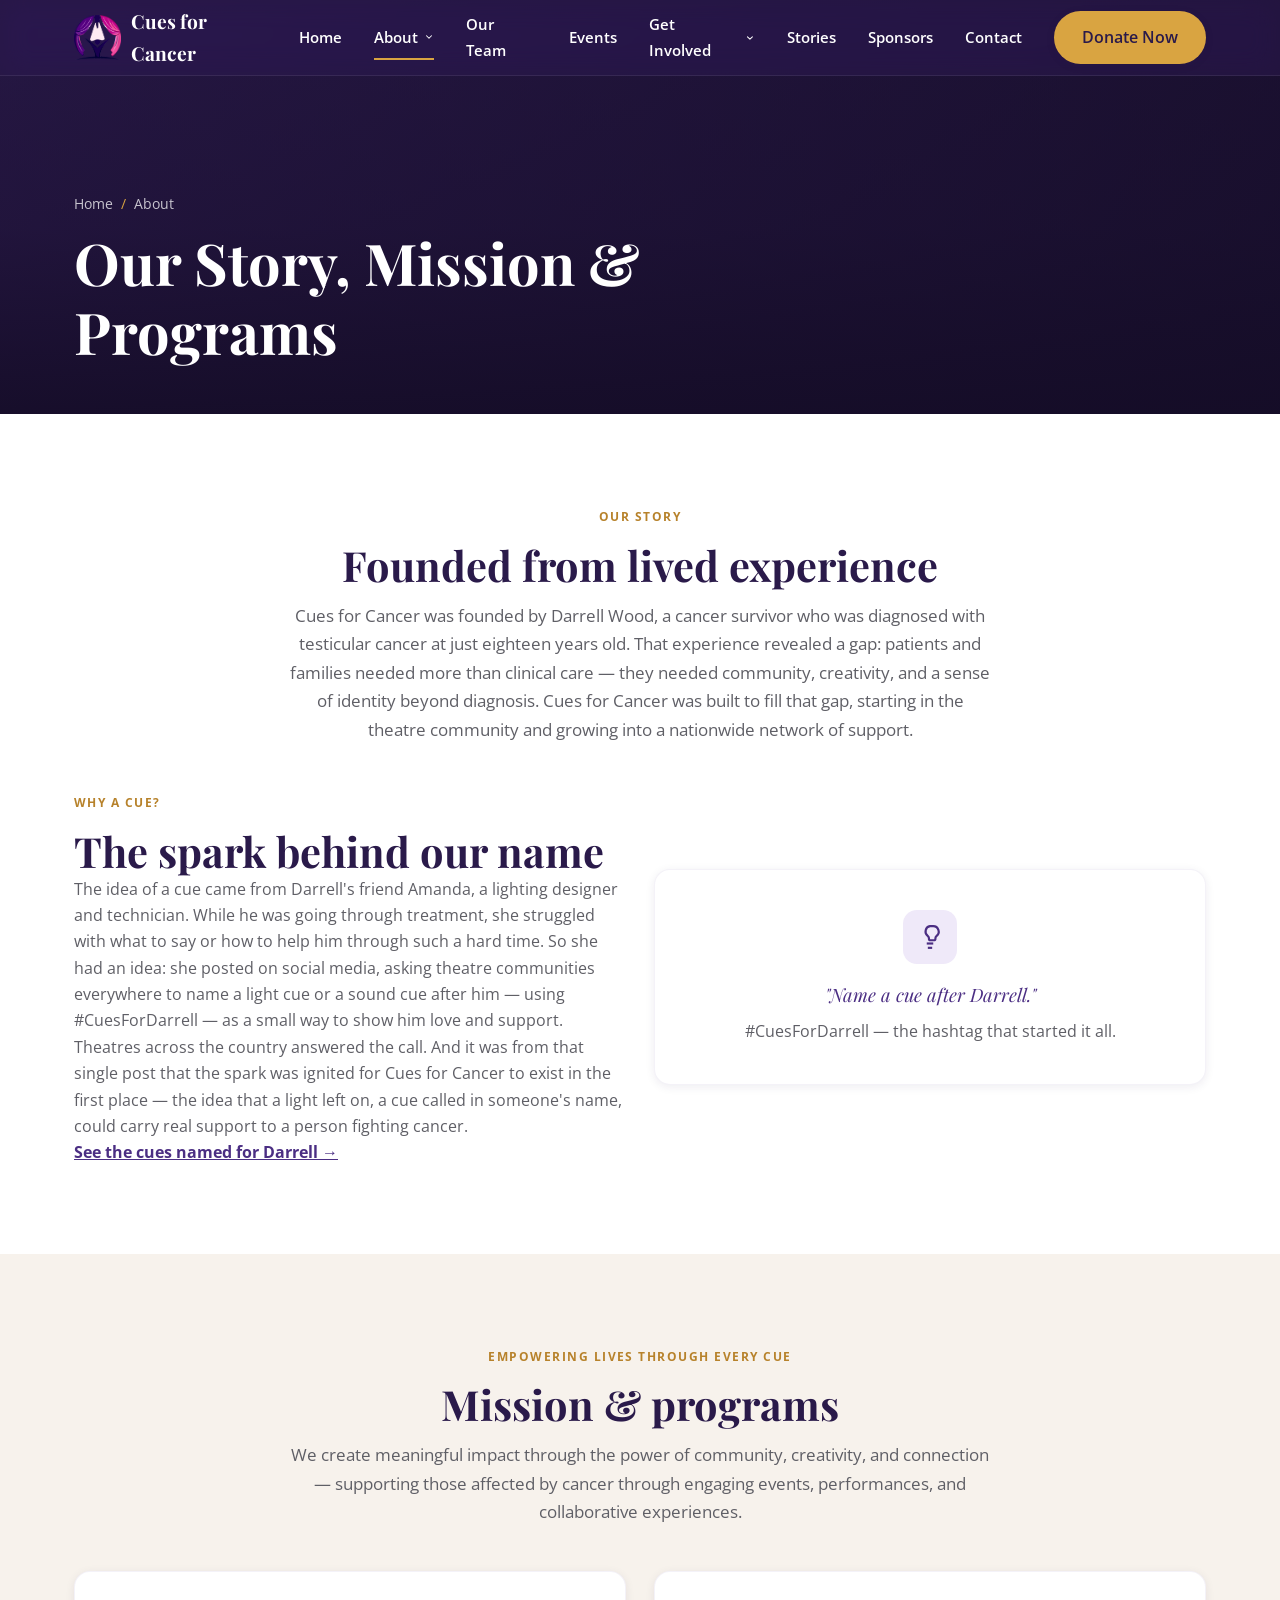
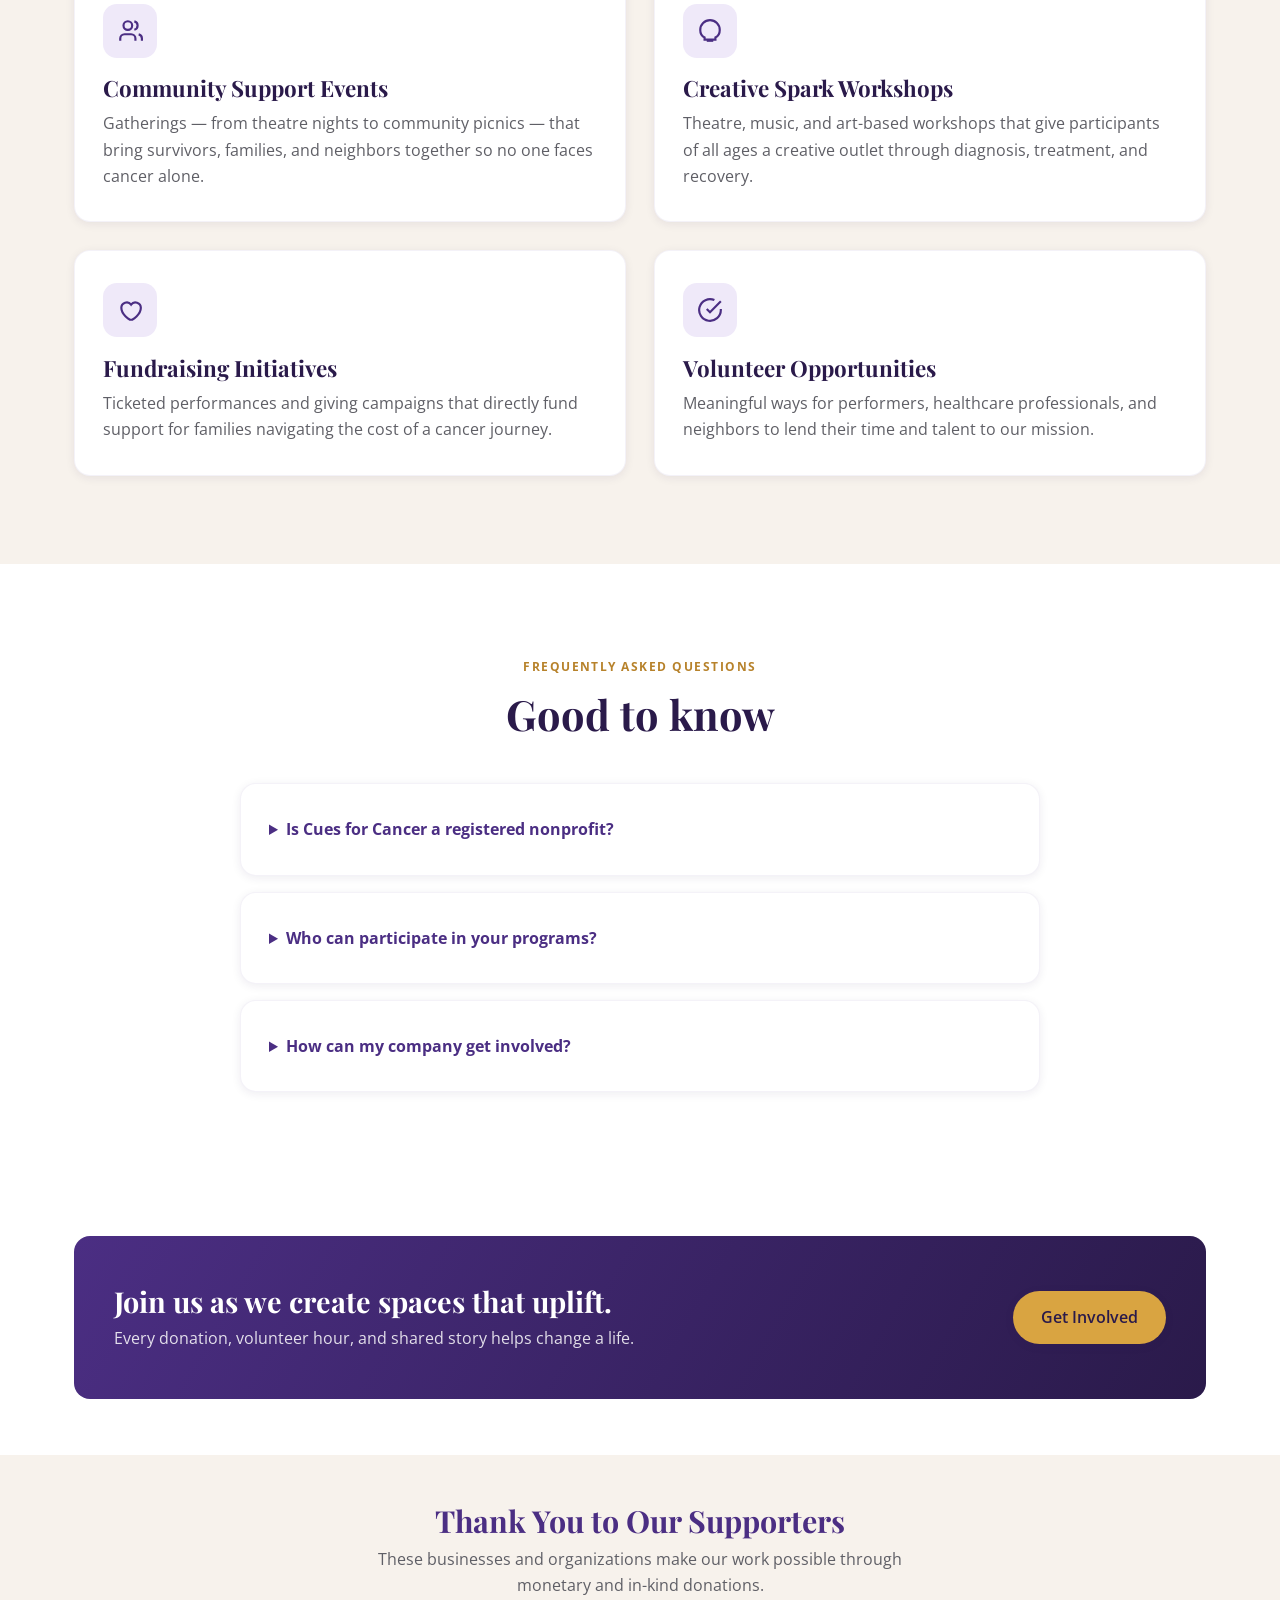
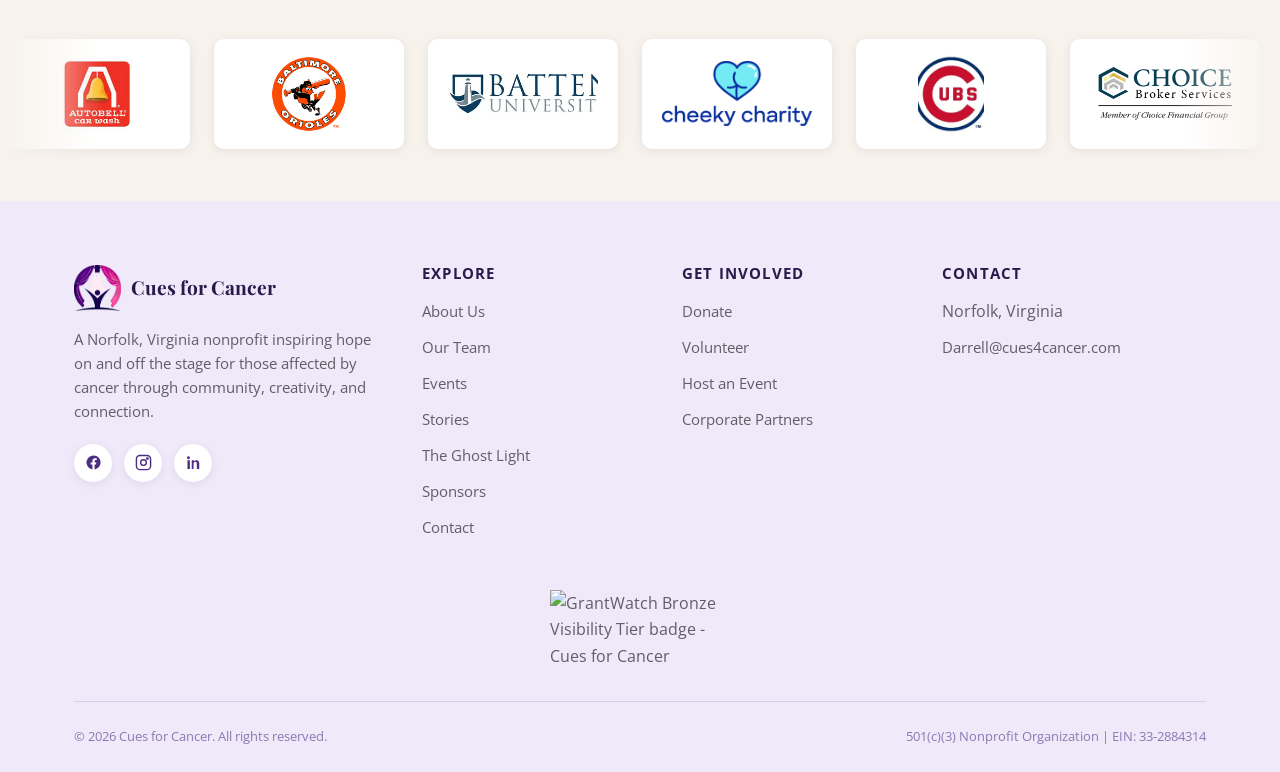
==== commit b98caad7: "Add EIN to footer sitewide" ====
--- a/about.html
+++ b/about.html
@@ -5,6 +5,7 @@
 <meta name="viewport" content="width=device-width, initial-scale=1.0" />
 <meta name="description" content="Learn about Cues for Cancer's story, mission, and programs supporting individuals and families affected by cancer." />
 <title>About Us — Cues for Cancer</title>
+<link rel="canonical" href="https://cuesforcancer.org/about" />
 <link rel="icon" type="image/png" href="favicon.png" />
 <link rel="stylesheet" href="style.css" />
 <link rel="preconnect" href="https://fonts.googleapis.com" />
@@ -48,7 +49,7 @@
           <svg class="chevron" viewBox="0 0 24 24" fill="none" stroke="currentColor" stroke-width="2.5" stroke-linecap="round" stroke-linejoin="round"><path d="M6 9l6 6 6-6"/></svg>
         </a>
         <div class="dropdown">
-          <a href="https://fundraising.fracturedatlas.org/cues-for-cancer-inspiring-hope-onstage-and-off" target="_blank" rel="noopener"><strong>Donate</strong><span>Fuel a program or event</span></a>
+          <a href="https://www.zeffy.com/en-US/donation-form/giving-tuesday-support-cues-for-cancer-and-inspire-hope" target="_blank" rel="noopener"><strong>Donate</strong><span>Fuel a program or event</span></a>
           <a href="get-involved.html#volunteer"><strong>Volunteer</strong><span>Share your time and talent</span></a>
           <a href="get-involved.html#events"><strong>Host an Event</strong><span>Bring Cues for Cancer to your stage</span></a>
           <a href="get-involved.html#partners"><strong>Corporate Partners</strong><span>Sponsor our mission</span></a>
@@ -57,7 +58,7 @@
       <a href="index.html#stories" class="nav-link">Stories</a>
       <a href="sponsors.html" class="nav-link">Sponsors</a>
       <a href="contact.html" class="nav-link">Contact</a>
-      <div class="nav-cta"><a href="https://fundraising.fracturedatlas.org/cues-for-cancer-inspiring-hope-onstage-and-off" target="_blank" rel="noopener" class="btn btn-primary">Donate Now</a></div>
+      <div class="nav-cta"><a href="https://www.zeffy.com/en-US/donation-form/giving-tuesday-support-cues-for-cancer-and-inspire-hope" target="_blank" rel="noopener" class="btn btn-primary">Donate Now</a></div>
     </nav>
     <button class="nav-toggle" id="nav-toggle" aria-label="Toggle menu" aria-expanded="false"><span></span><span></span><span></span></button>
   </div>
@@ -203,7 +204,7 @@
       <div>
         <h4>Get Involved</h4>
         <ul>
-          <li><a href="https://fundraising.fracturedatlas.org/cues-for-cancer-inspiring-hope-onstage-and-off" target="_blank" rel="noopener">Donate</a></li>
+          <li><a href="https://www.zeffy.com/en-US/donation-form/giving-tuesday-support-cues-for-cancer-and-inspire-hope" target="_blank" rel="noopener">Donate</a></li>
           <li><a href="get-involved.html#volunteer">Volunteer</a></li>
           <li><a href="get-involved.html#events">Host an Event</a></li>
           <li><a href="get-involved.html#partners">Corporate Partners</a></li>
@@ -222,7 +223,7 @@
     </div>
     <div class="footer-bottom">
       <span>&copy; 2026 Cues for Cancer. All rights reserved.</span>
-      <span>501(c)(3) Nonprofit Organization</span>
+      <span>501(c)(3) Nonprofit Organization | EIN: 33-2884314</span>
     </div>
   </div>
 </footer>
--- a/style.css
+++ b/style.css
@@ -1055,6 +1055,7 @@
 .event-spotlight {
   background: linear-gradient(160deg, var(--purple-900), var(--purple-700));
   padding: 3rem 0;
+  scroll-margin-top: var(--nav-h);
 }
 .event-spotlight-inner {
   display: grid;
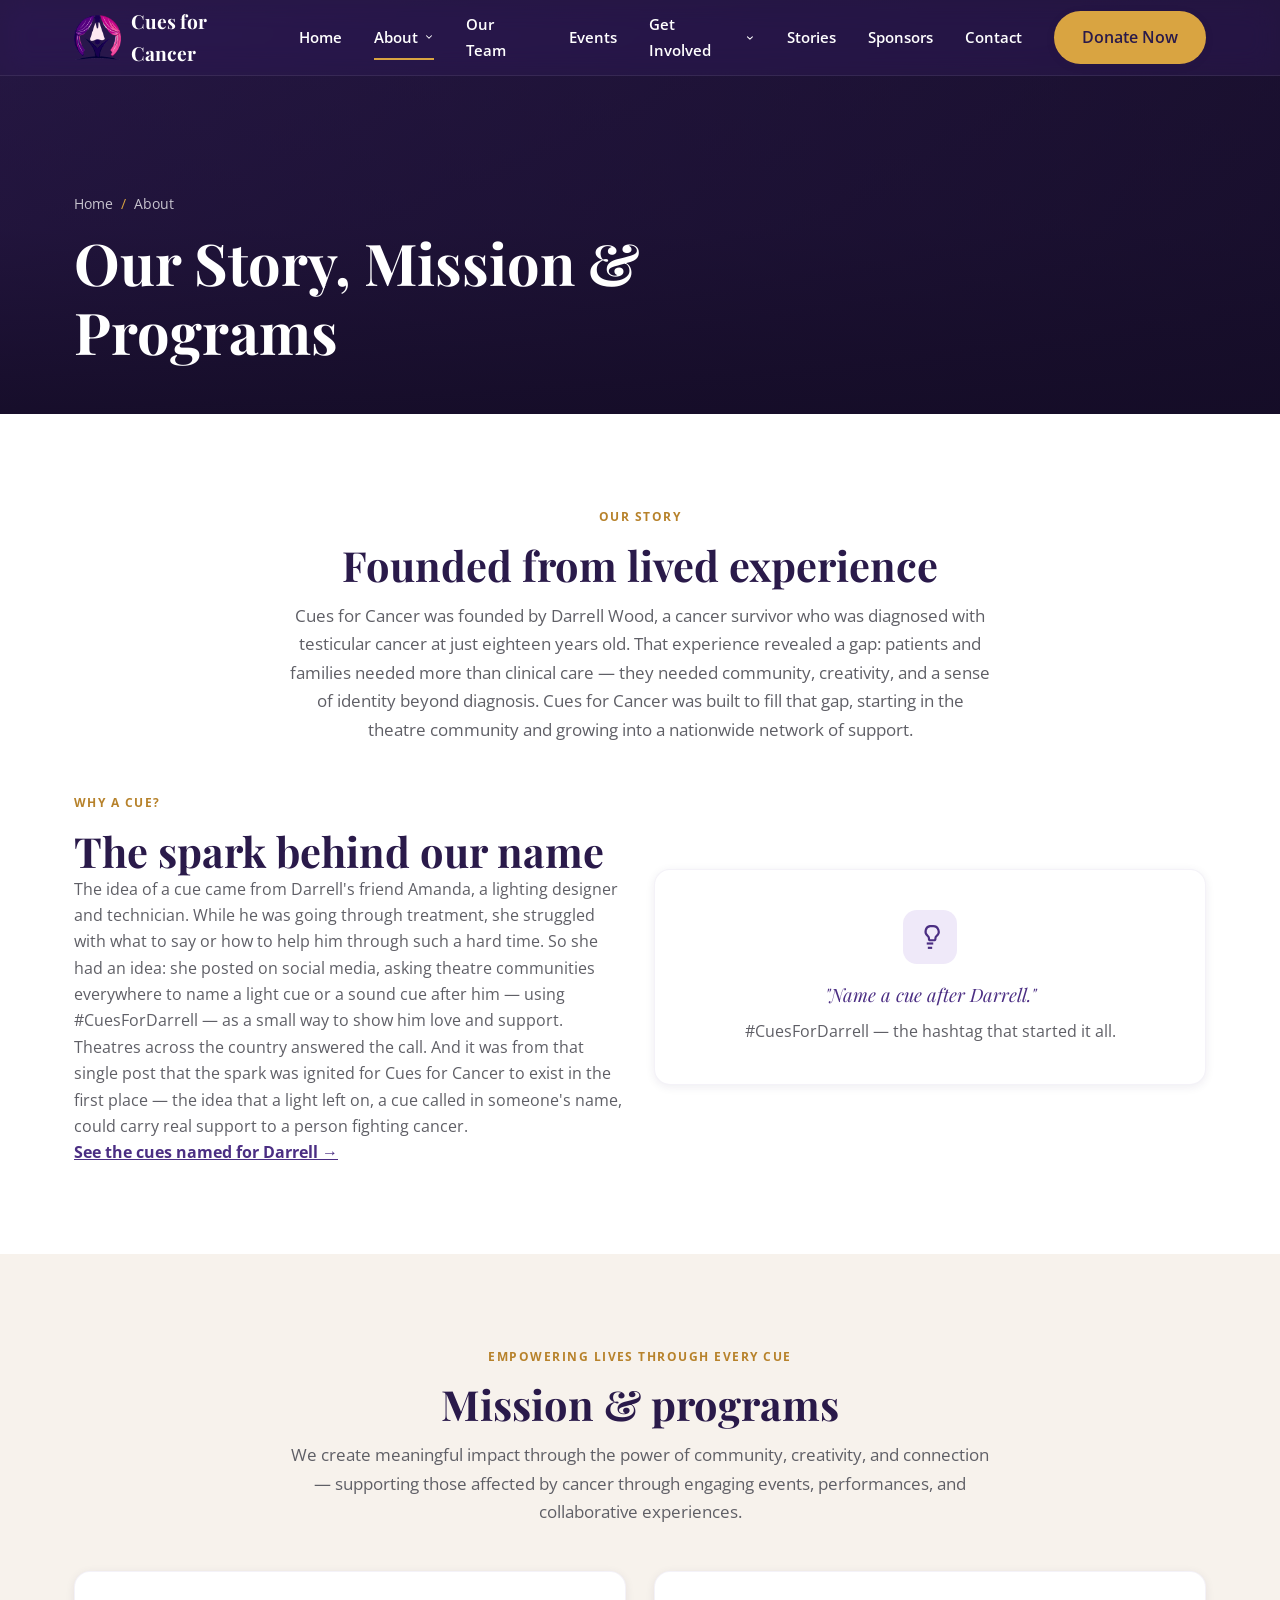
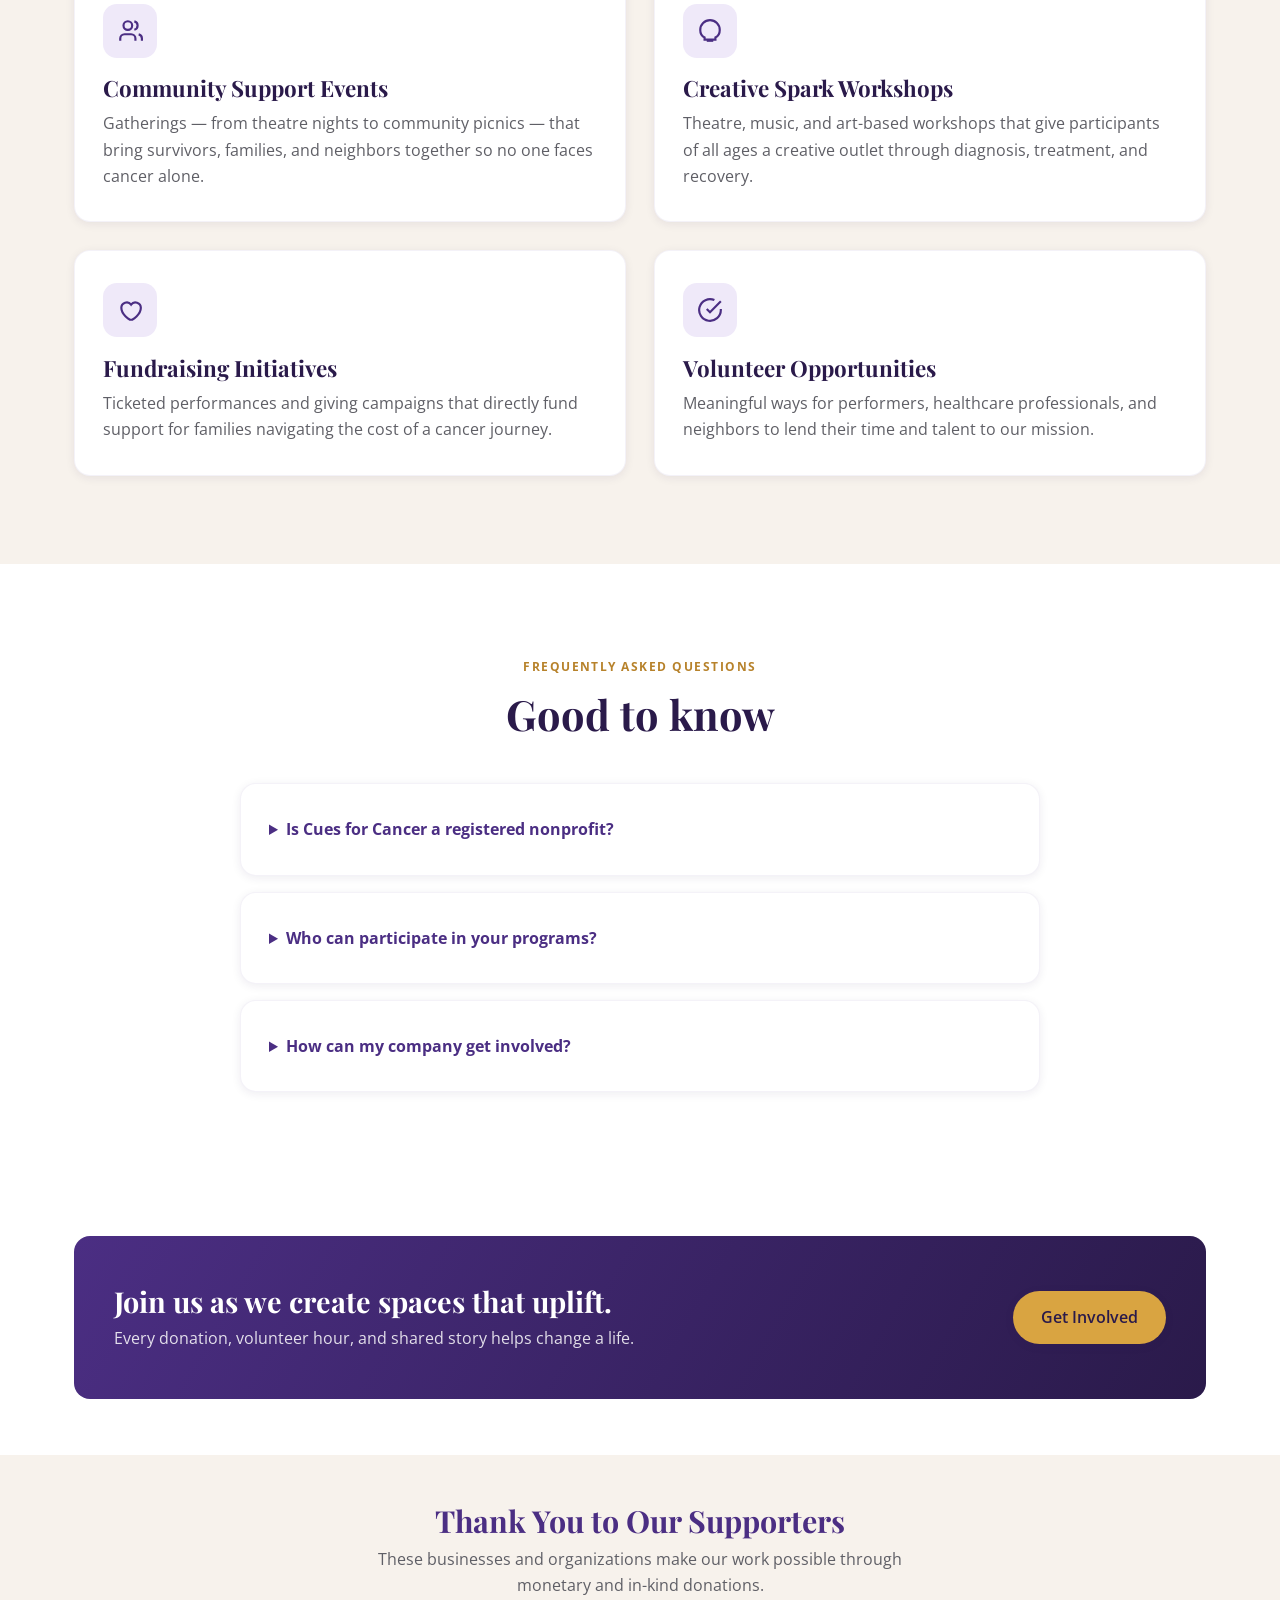
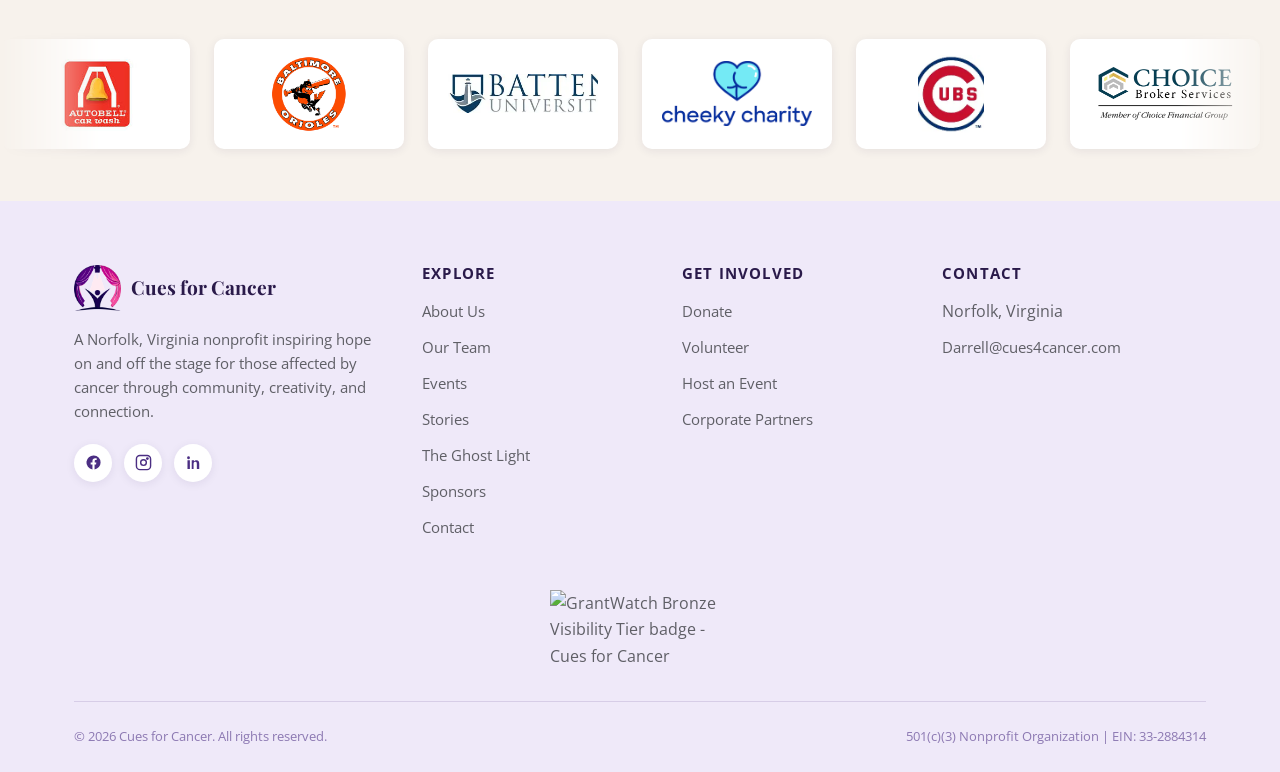
==== commit dd1c69b9: "Trim page weight for Ad Grants performance review - Merge the two separate gtag.js script loads into" ====
--- a/about.html
+++ b/about.html
@@ -19,6 +19,7 @@
   gtag('js', new Date());
 
   gtag('config', 'G-JGRPEL0VJJ');
+  gtag('config', 'G-9RHV6214GD');
 </script>
 </head>
 <body>
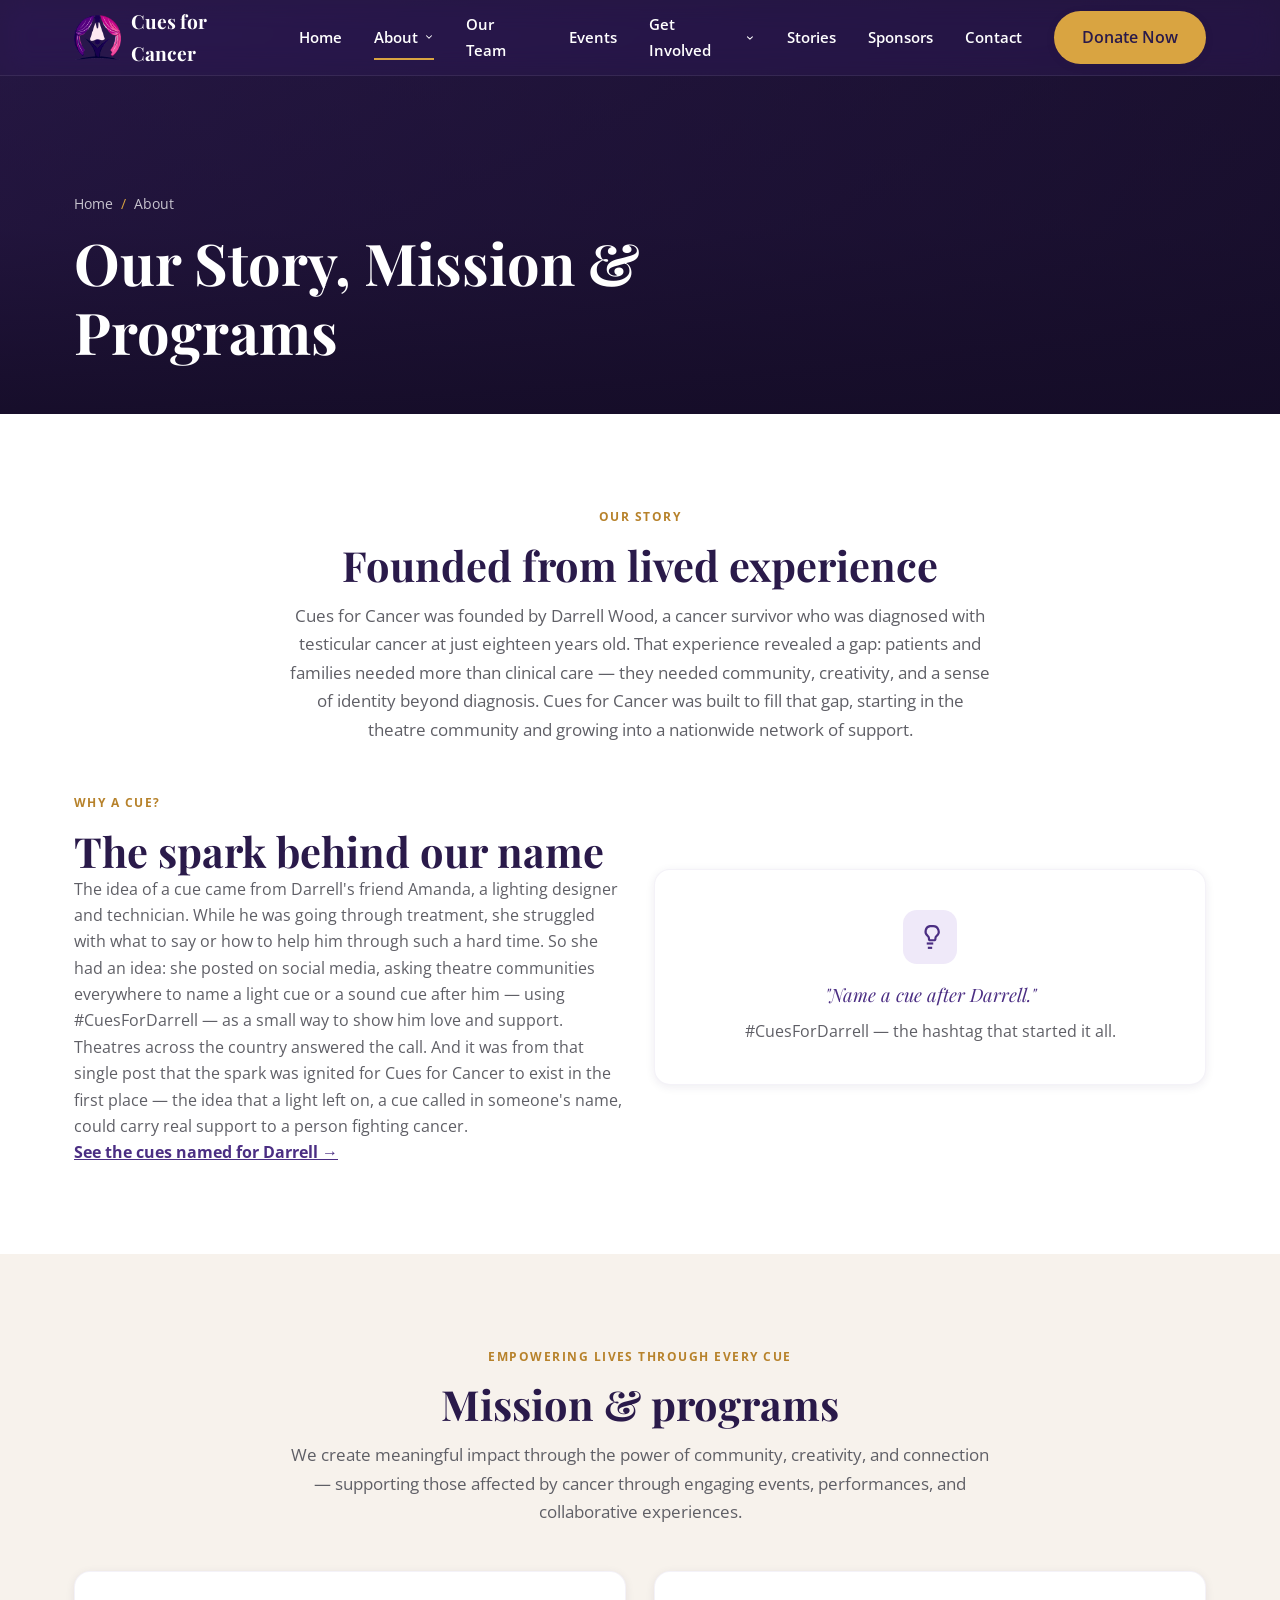
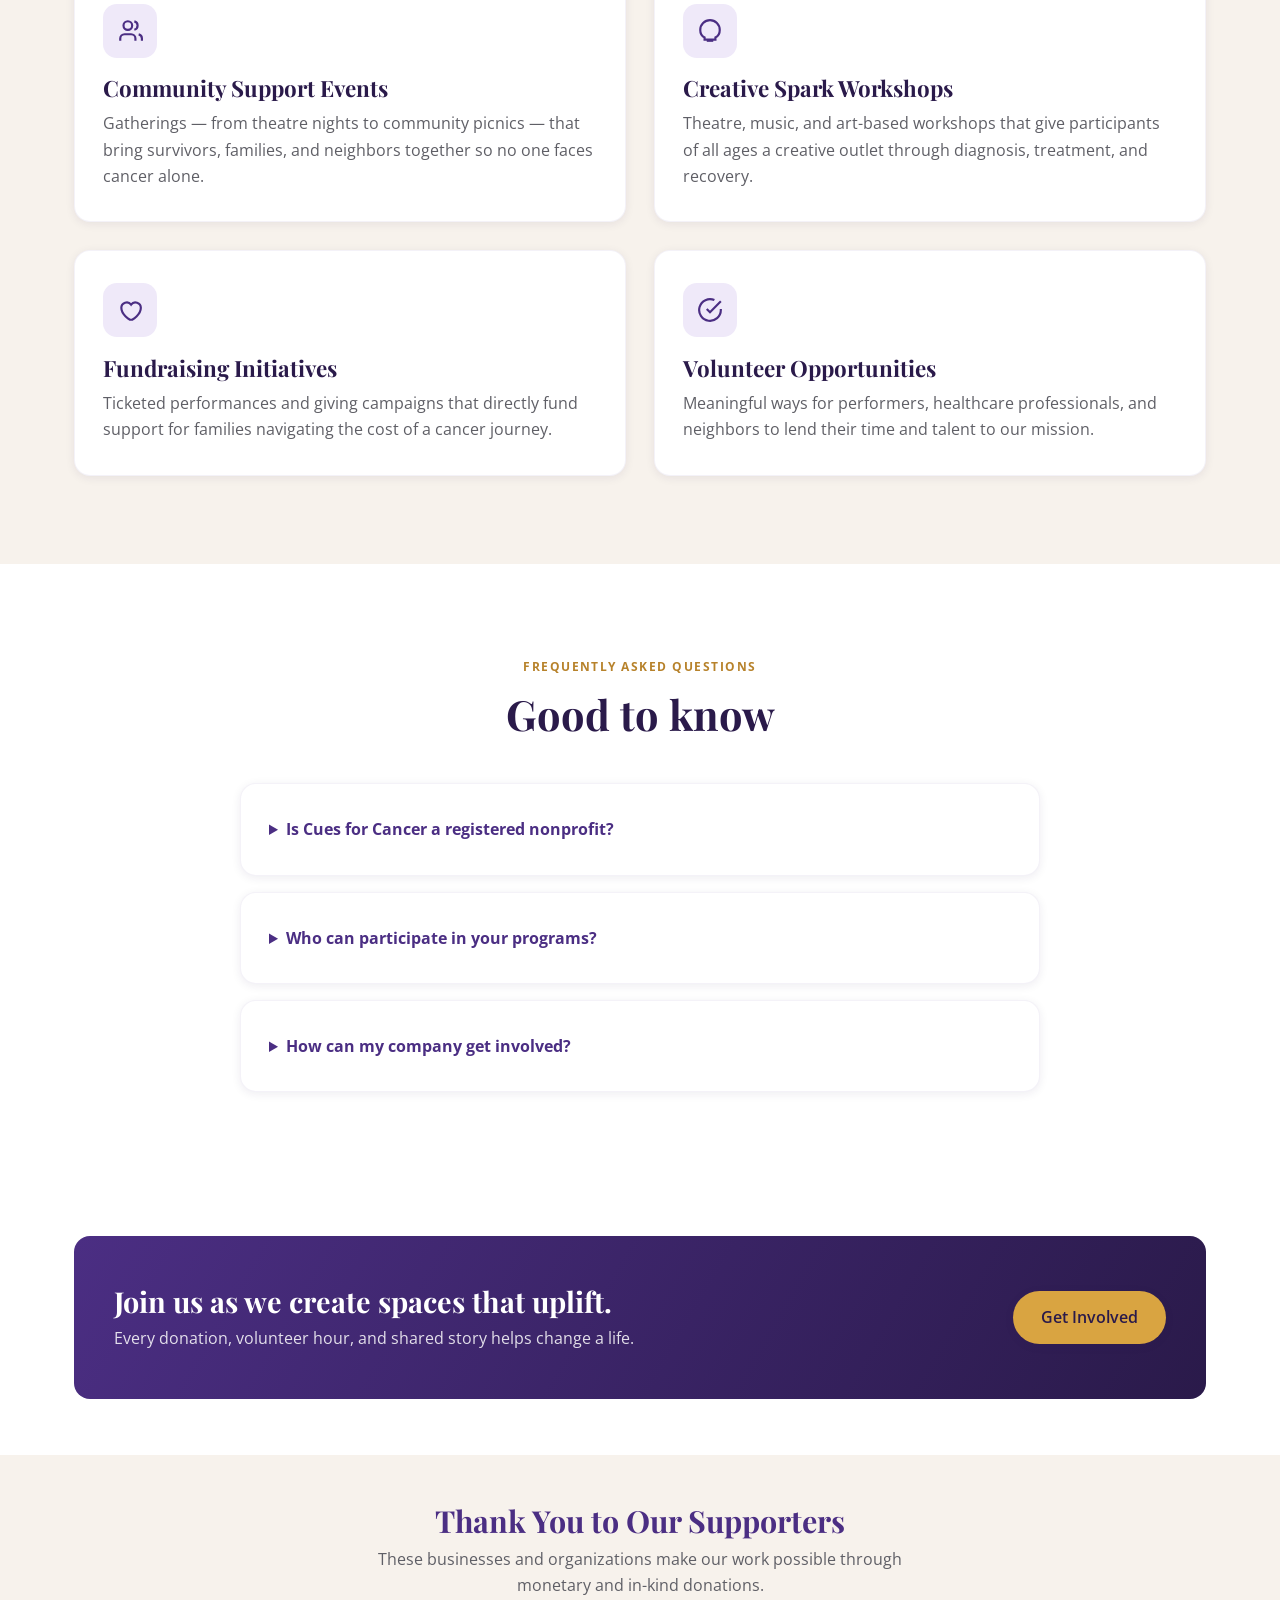
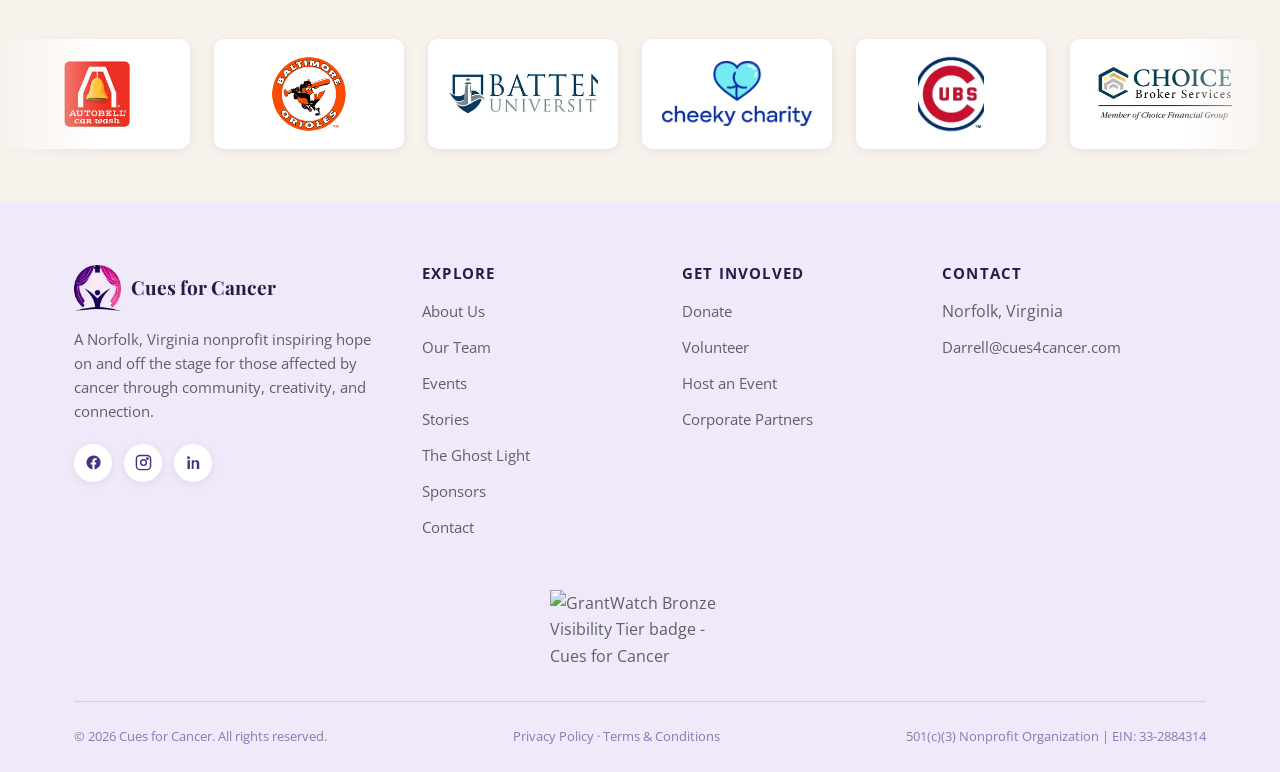
==== commit a709517f: "Add Privacy Policy and Terms and Conditions pages New dedicated pages at /privacy-policy and /terms-" ====
--- a/about.html
+++ b/about.html
@@ -224,6 +224,7 @@
     </div>
     <div class="footer-bottom">
       <span>&copy; 2026 Cues for Cancer. All rights reserved.</span>
+      <span><a href="privacy-policy.html">Privacy Policy</a> &middot; <a href="terms-and-conditions.html">Terms &amp; Conditions</a></span>
       <span>501(c)(3) Nonprofit Organization | EIN: 33-2884314</span>
     </div>
   </div>
--- a/style.css
+++ b/style.css
@@ -799,6 +799,8 @@
   font-size: .82rem;
   color: rgba(75,46,131,.6);
 }
+.footer-bottom a { transition: color .2s var(--ease); }
+.footer-bottom a:hover { color: var(--gold-dark); }
 
 /* ==========================================================================
    Reveal-on-scroll utility
